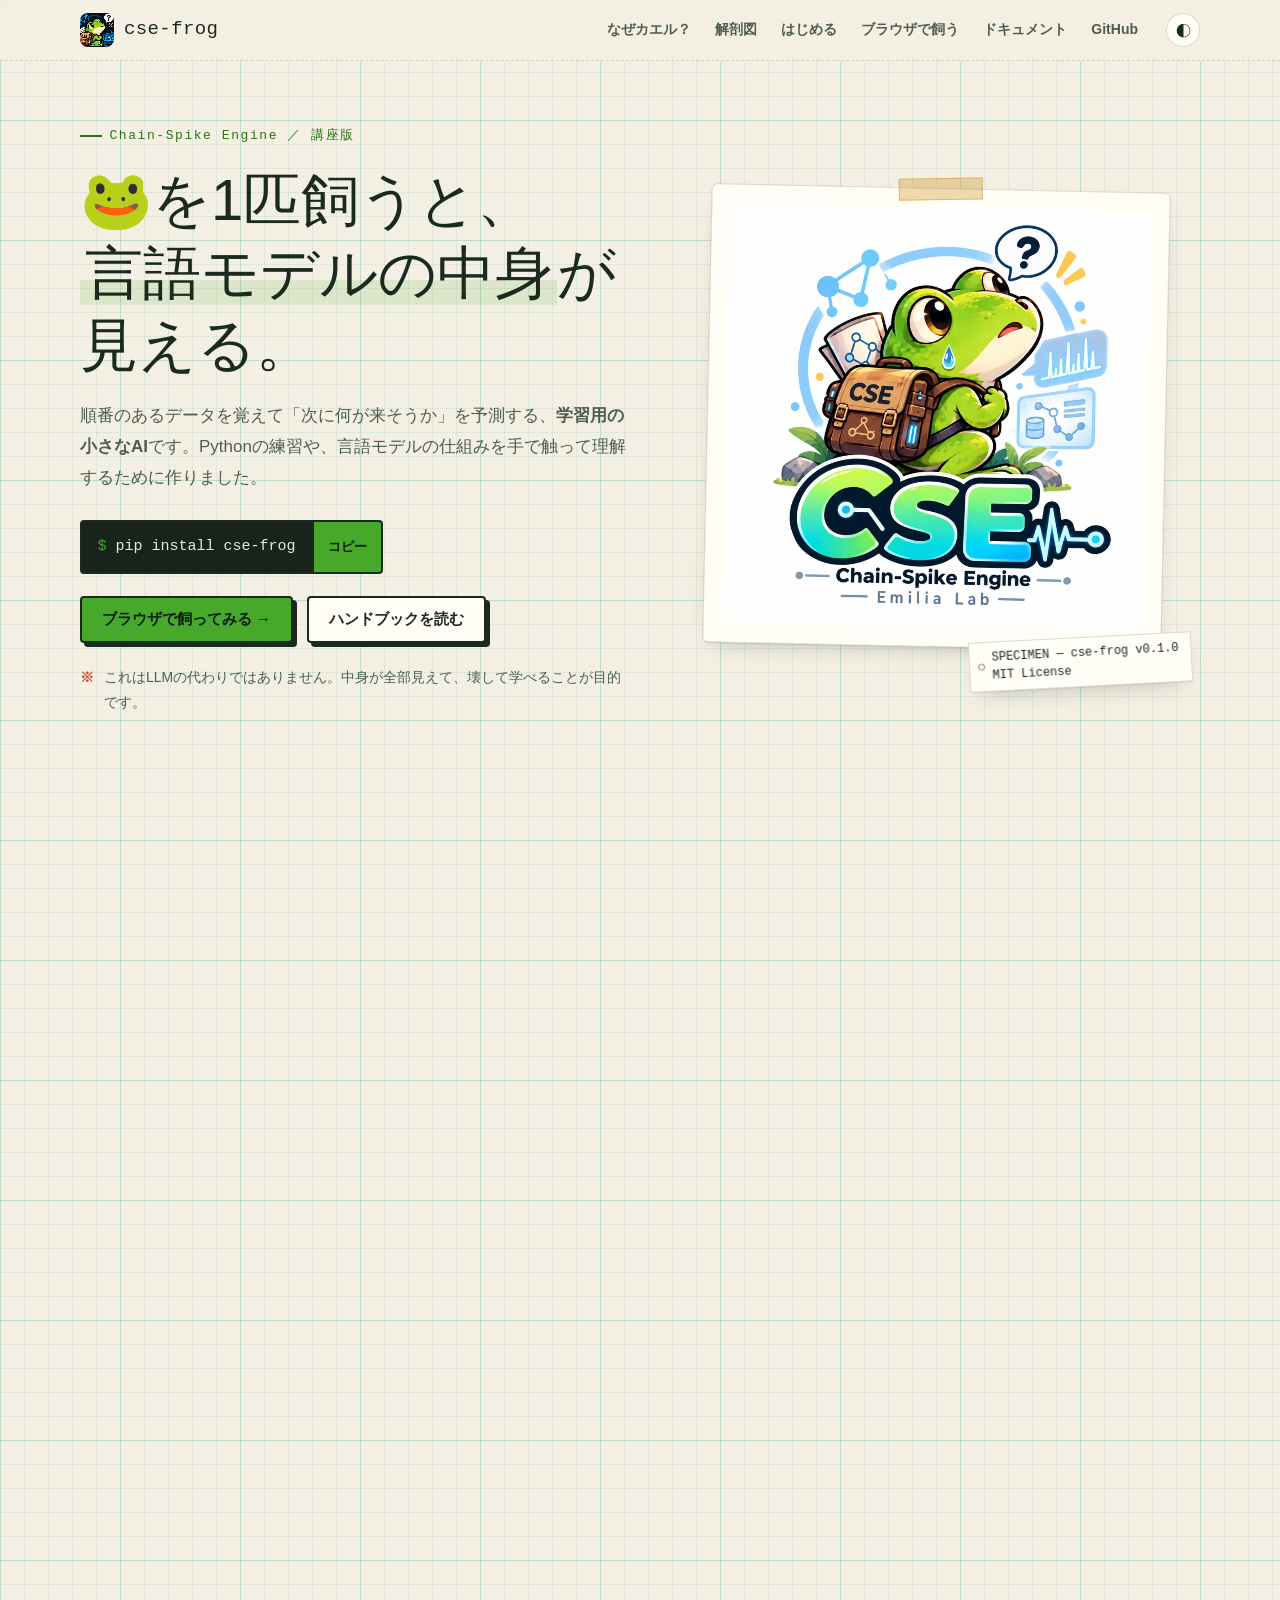
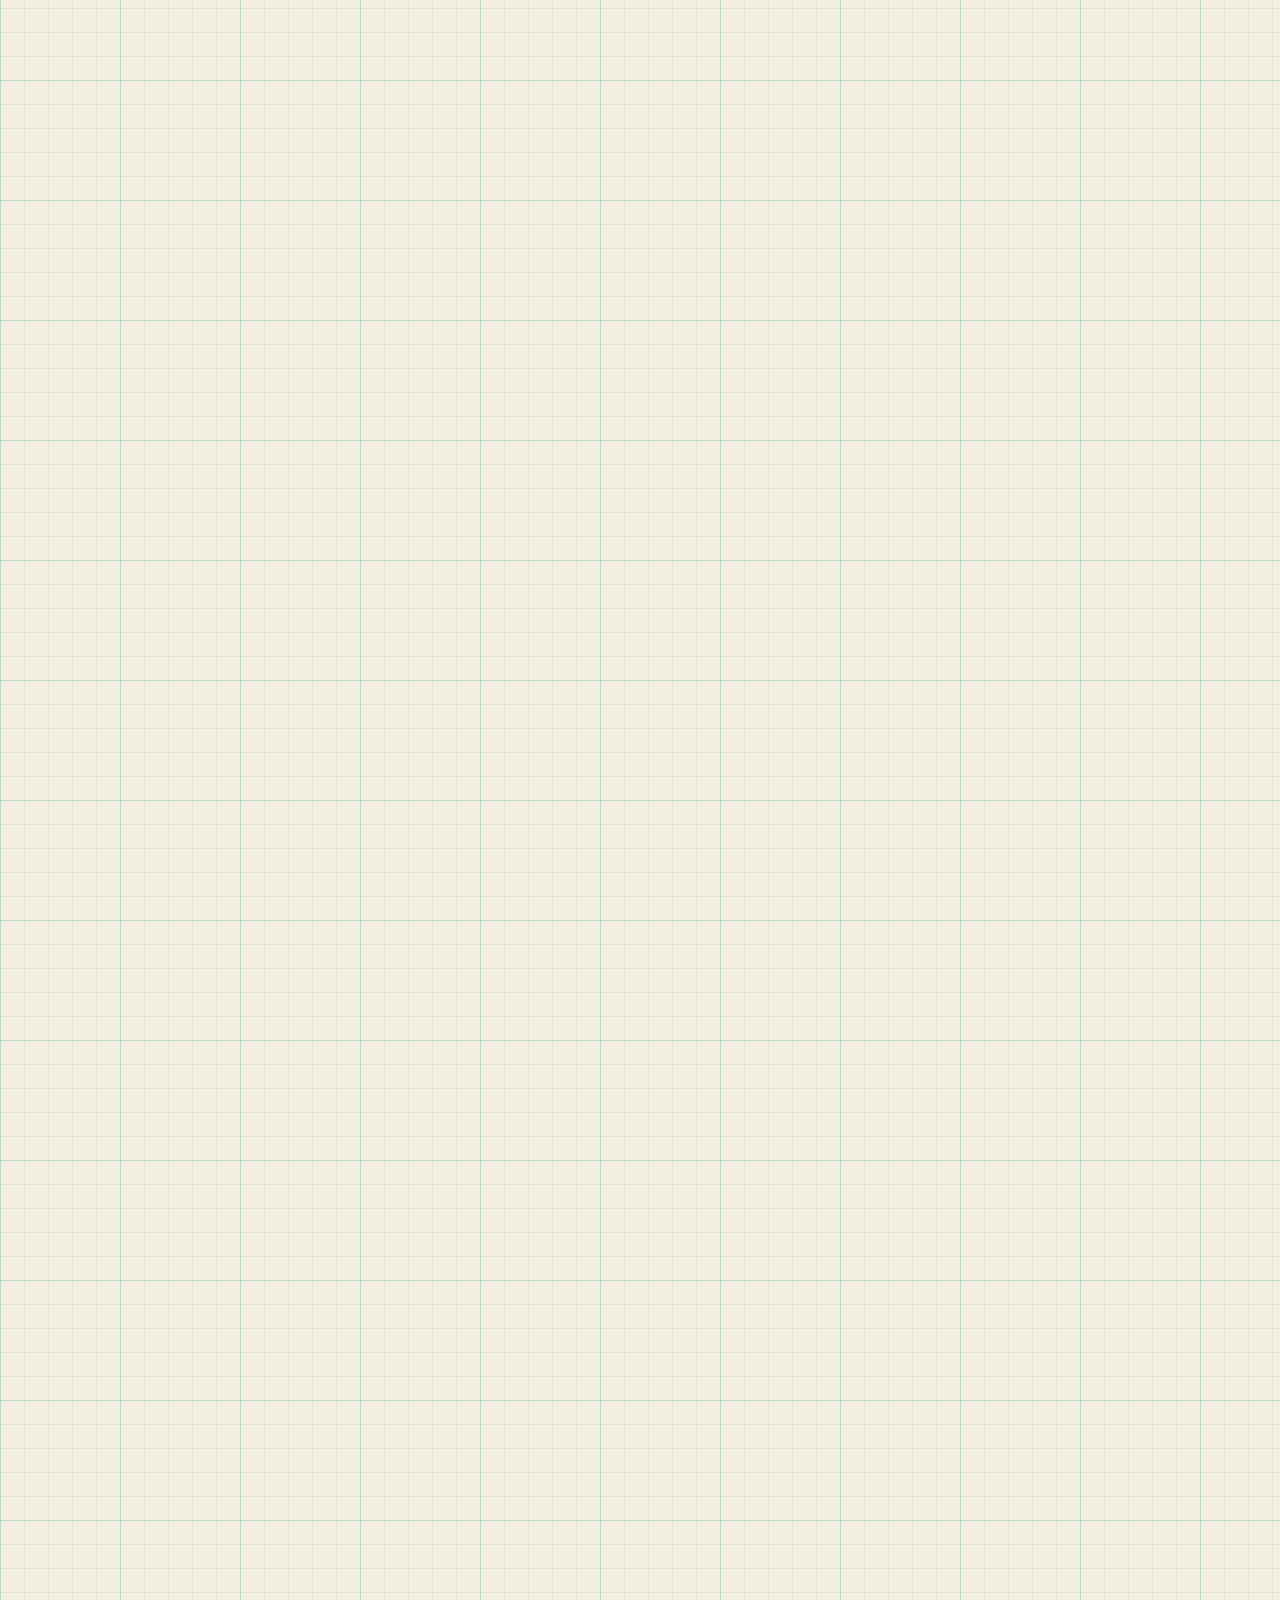
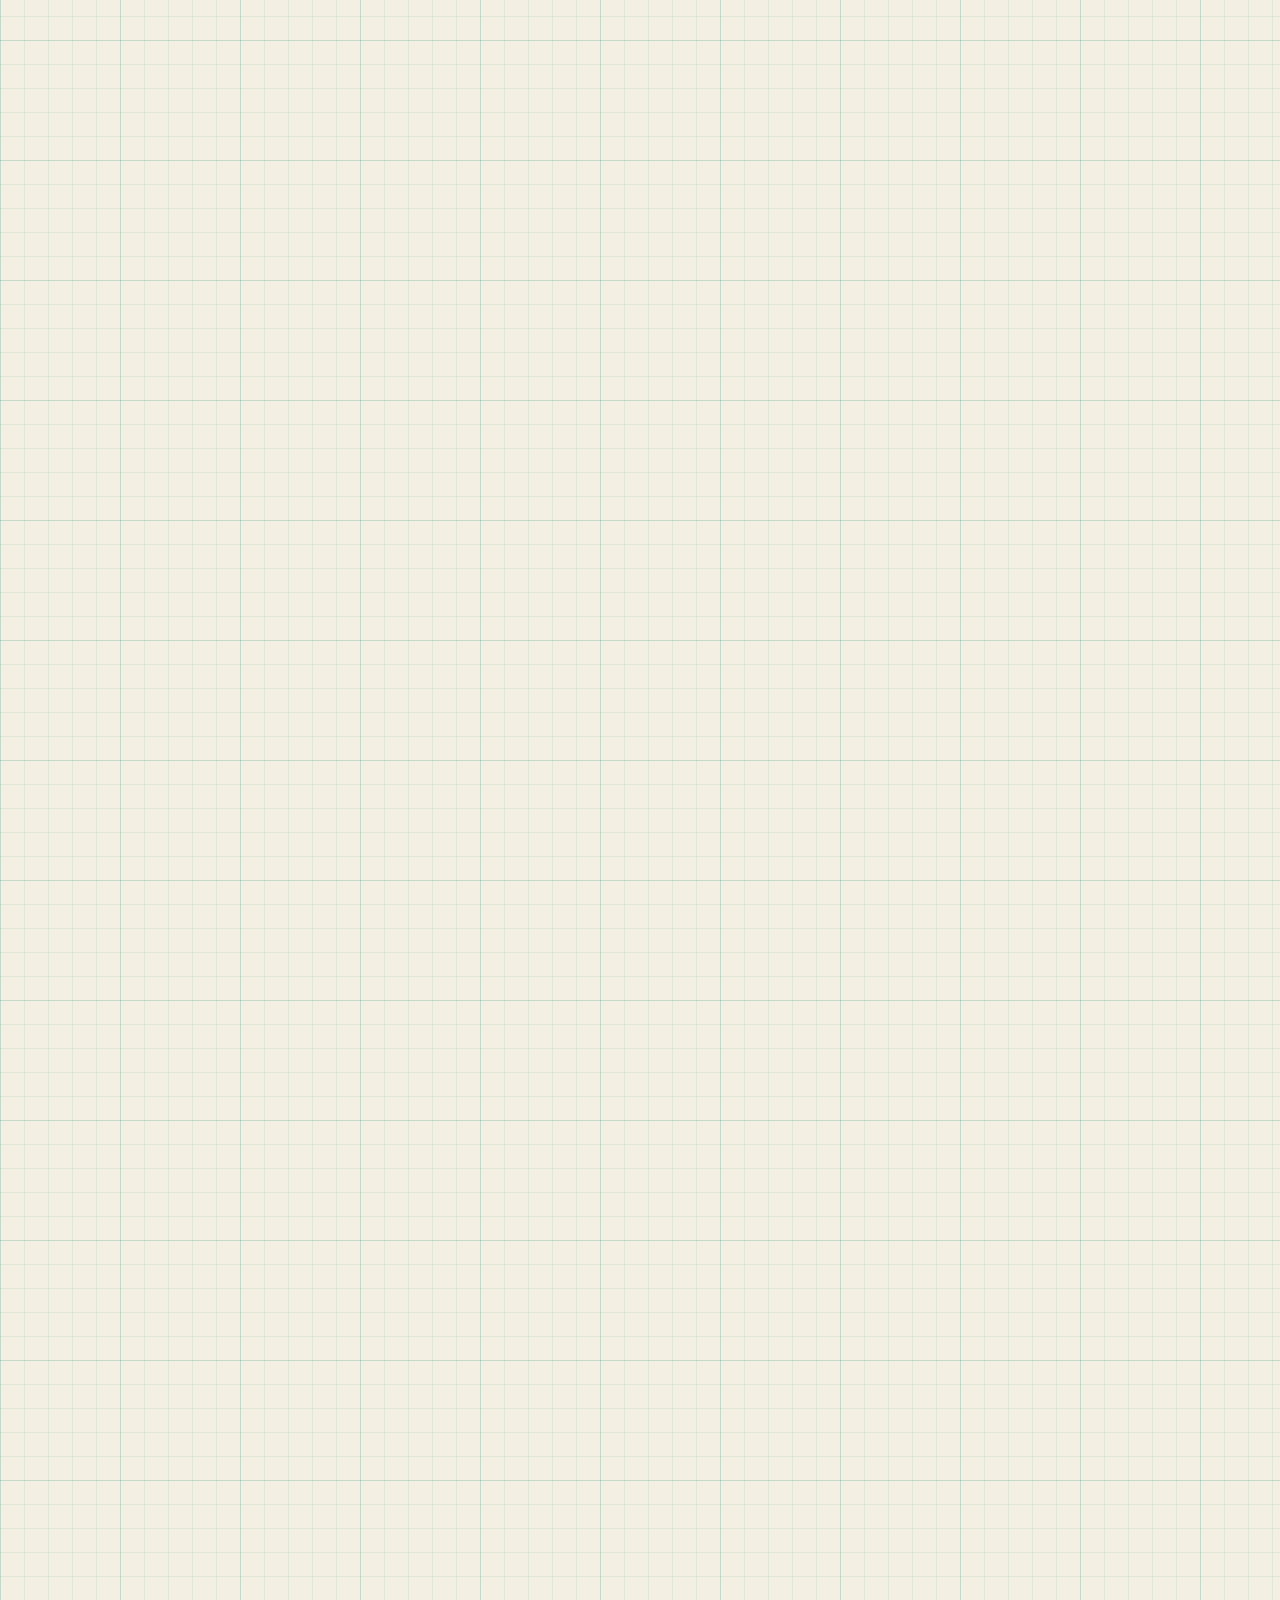
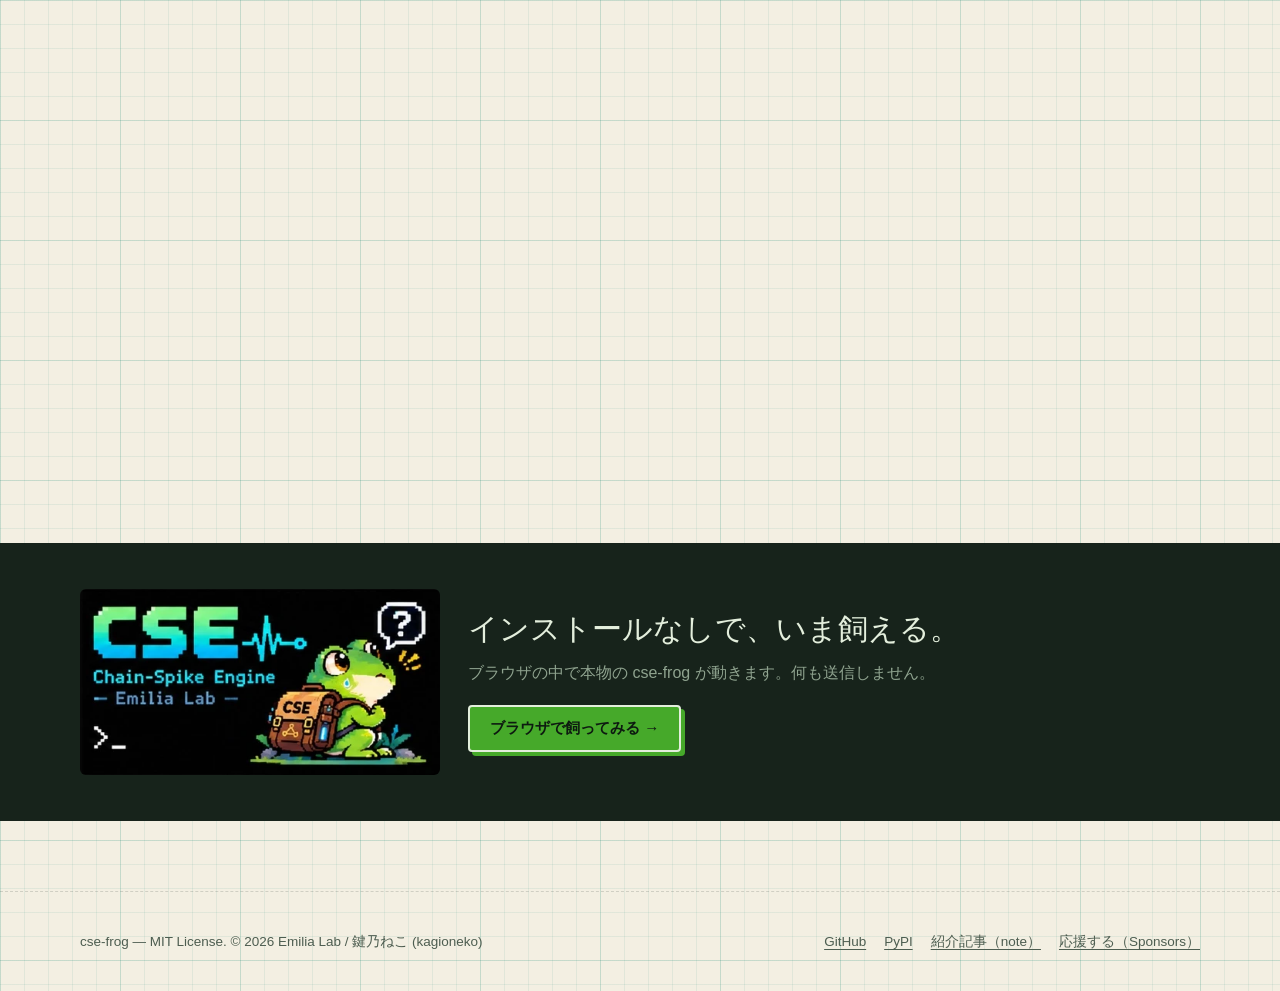
==== index.html @ 9acf8a84 "Site: cse-frog 🐸 (landing, in-browser playground, docs) Built from cse-frog-site 7384130. Reviewed b" ====
<!doctype html>
<html lang="ja" class="no-js">
<head>
<meta charset="utf-8">
<meta name="viewport" content="width=device-width, initial-scale=1">
<title>cse-frog 🐸 — 解剖できる小さな言語モデル</title>
<meta name="description" content="順番のあるデータを覚えて「次に何が来そうか」を予測する、学習用の小さなAI。中身が全部見えて、壊して学べる。pip install cse-frog">
<meta http-equiv="Content-Security-Policy" content="default-src 'self'; script-src 'self'; style-src 'self' https://fonts.googleapis.com; font-src https://fonts.gstatic.com; img-src 'self' data:; connect-src 'self'; base-uri 'none'; form-action 'none'; object-src 'none'">
<meta name="referrer" content="strict-origin-when-cross-origin">
<meta property="og:type" content="website">
<meta property="og:title" content="cse-frog 🐸 — 解剖できる小さな言語モデル">
<meta property="og:description" content="🐸を1匹飼うと、言語モデルの中身が見える。pip install cse-frog">
<meta property="og:image" content="https://kagioneko.github.io/cse-frog/assets/og.png">
<meta property="og:url" content="https://kagioneko.github.io/cse-frog/">
<meta name="twitter:card" content="summary_large_image">
<link rel="icon" href="assets/favicon.png" type="image/png">
<link rel="apple-touch-icon" href="assets/apple-touch-icon.png">
<link rel="preconnect" href="https://fonts.googleapis.com">
<link rel="preconnect" href="https://fonts.gstatic.com" crossorigin>
<link rel="stylesheet" href="https://fonts.googleapis.com/css2?family=Dela+Gothic+One&family=DotGothic16&family=M+PLUS+1+Code:wght@400;700&family=Zen+Kaku+Gothic+New:wght@400;700&display=swap">
<link rel="stylesheet" href="css/site.css">
<script src="js/site.js"></script>
</head>
<body>

<header class="site-head">
  <div class="wrap">
    <a class="brand" href="./"><img src="assets/pixel-icon.png" alt="" width="34" height="34"><b>cse-frog</b></a>
    <button class="nav-toggle" type="button" aria-expanded="false" aria-controls="nav">メニュー</button>
    <nav class="nav" id="nav" aria-label="サイト内">
      <a href="#why">なぜカエル？</a>
      <a href="#anatomy">解剖図</a>
      <a href="#quickstart">はじめる</a>
      <a href="play.html">ブラウザで飼う</a>
      <a href="docs/handbook.html">ドキュメント</a>
      <a href="https://github.com/kagioneko/cse-frog">GitHub</a>
    </nav>
    <button class="theme-btn" type="button" aria-label="明るさを切り替える" title="明るさを切り替える">◐</button>
  </div>
</header>

<main>

<section class="hero">
  <div class="wrap">
    <div>
      <span class="eyebrow rise">Chain-Spike Engine ／ 講座版</span>
      <h1 class="rise d1"><span class="frog">🐸</span>を1匹飼うと、<br><span class="hl">言語モデルの中身</span>が見える。</h1>
      <p class="lead rise d2">順番のあるデータを覚えて「次に何が来そうか」を予測する、<strong>学習用の小さなAI</strong>です。Pythonの練習や、言語モデルの仕組みを手で触って理解するために作りました。</p>
      <div class="rise d3">
        <div class="install"><code>pip install cse-frog</code><button type="button" data-copy="pip install cse-frog">コピー</button></div>
      </div>
      <div class="hero-actions rise d4">
        <a class="btn primary" href="play.html">ブラウザで飼ってみる →</a>
        <a class="btn" href="docs/handbook.html">ハンドブックを読む</a>
      </div>
      <p class="not-llm rise d4"><b>※</b><span>これはLLMの代わりではありません。中身が全部見えて、壊して学べることが目的です。</span></p>
    </div>

    <div class="specimen">
      <div class="board label-card tape">
        <img class="logo-light" src="assets/logo.webp" alt="CSE のマスコット：リュックを背負ったカエル" width="800" height="800">
        <img class="logo-dark" src="assets/logo-dark.webp" alt="CSE のマスコット：リュックを背負ったカエル" width="467" height="542">
      </div>
      <div class="callout l c1">① 覚える<small>ヘブ則で結びつきが強くなる</small></div>
      <div class="callout r c2">② 点数<small>直接・履歴・並び・痕跡</small></div>
      <div class="callout l c3">③ 確率<small>softmax / linear</small></div>
      <div class="callout r c4">④ 選ぶ<small>ここは自分で作る！</small></div>
      <div class="tag-no">SPECIMEN — cse-frog v0.1.0<br>MIT License</div>
    </div>
  </div>
</section>

<section class="sec" id="why">
  <div class="wrap">
    <div class="sec-head reveal">
      <span class="eyebrow">WHY A FROG</span>
      <h2>解剖用の「LMの素体」</h2>
    </div>
    <div class="why">
      <blockquote class="label-card tape reveal">
        <p>理科の授業でカエルを解剖するのは、カエルが一番強いからではなく、<strong>体のつくりが一通りそろっていて、しかも見やすいから</strong>です。</p>
        <p>cse も同じで、言語モデルの基本の流れ（覚える → 点数 → 確率 → 選ぶ）を一通り持った、<strong>全部開いて見られる小さな体</strong>です。</p>
        <cite>— README より</cite>
      </blockquote>
      <ol class="why-points reveal">
        <li><div><b>体のつくりが一通りそろっている</b><span>覚える・点数をつける・確率にする・選ぶ。大きなLLMと同じ流れを、小さく全部持っています。</span></div></li>
        <li><div><b>全部開いて見られる</b><span>「どこで・なぜその予測をしたか」を、候補ごとの点数の内訳として数字で見られます。</span></div></li>
        <li><div><b>わざと外してある部品がある</b><span>アテンションや勾配降下は持っていません。それは「次に自分で組む部品」です。</span></div></li>
        <li><div><b>何度解剖しても大丈夫</b><span>壊れても <code>Frog()</code> でもう1匹出てきます。</span></div></li>
      </ol>
    </div>
  </div>
</section>

<section class="sec" id="anatomy">
  <div class="wrap">
    <div class="sec-head reveal">
      <span class="eyebrow">ANATOMY CHART</span>
      <h2>解剖図 — LMの臓器と、🐸の臓器</h2>
      <p>右の列の「本物の臓器」が何のためにあるのかを、まん中の小さな体で先に触って理解できます。</p>
    </div>
    <div class="anatomy label-card reveal">
      <div class="anatomy-row head"><div>LMの臓器</div><div>🐸 CSE では</div><div>大きな LLM では</div></div>
      <div class="anatomy-row"><div class="organcell organ"><i>1</i>入力を記号にする</div><div class="frogcol">1文字＝1記号（<code>Frog</code> なら1要素＝1記号）</div><div class="llmcol">トークナイザー</div></div>
      <div class="anatomy-row"><div class="organcell organ"><i>2</i>覚える</div><div class="frogcol">ヘブ則で結びつきが強くなる</div><div class="llmcol">勾配降下で重みを直す</div></div>
      <div class="anatomy-row"><div class="organcell organ"><i>3</i>文脈を持つ</div><div class="frogcol">活性の残り・直前2つの並び</div><div class="llmcol">アテンション</div></div>
      <div class="anatomy-row"><div class="organcell organ"><i>4</i>予測する</div><div class="frogcol">点数 → softmax / linear で確率に</div><div class="llmcol">logits → softmax</div></div>
      <div class="anatomy-row"><div class="organcell organ"><i>5</i>抑える</div><div class="frogcol">不応期</div><div class="llmcol">繰り返しペナルティ</div></div>
      <div class="anatomy-row diy"><div class="organcell organ"><i>6</i>選ぶ</div><div class="frogcol">（自分で作る！ Top-p など）</div><div class="llmcol">サンプラー</div></div>
    </div>
    <p class="anatomy-foot reveal">たとえば 🐸 の文脈は直前2つまでしか見えません。だから大きな LLM は、遠くを見るためにアテンションを持っています。<br><strong>立ち位置：</strong>数え上げ（n-gram）より動く部分が多く（発火・伝播・減衰・不応期）、LLM より中身が見える。</p>
  </div>
</section>

<section class="sec" id="peek">
  <div class="wrap">
    <div class="sec-head reveal">
      <span class="eyebrow">LOOK INSIDE</span>
      <h2>予測の「内訳」が全部見える</h2>
      <p>大きなLLMではできない、「どこで・なぜその予測をしたか」を数字で見られます。下は「右右下」を5回くり返して覚えさせた 🐸 に、「右右下」の次を聞いた結果です（本物の出力）。</p>
    </div>
    <ol class="pipeline reveal">
      <li><b>覚える</b><span>並びを見せると、続いて出た記号どうしの結びつきが強くなる</span></li>
      <li><b>点数</b><span>直接のつながり＋履歴＋直前2つの並び＋文脈の痕跡</span></li>
      <li><b>確率</b><span>上位の候補の点数を softmax / linear で確率に変える</span></li>
      <li><b>選ぶ</b><span>どう選ぶかは、あなたが作る部品</span></li>
    </ol>
    <div class="peek">
      <div class="explain-card label-card reveal">
        <h3><code>Frog()</code> — 素直な設定</h3>
        <div class="bars">
          <div class="bar-row"><span class="tok">右</span><div class="bar-track"><span class="seg-direct" data-w="59.3"></span><span class="seg-pair" data-w="40"></span></div><span class="prob">0.865</span></div>
          <div class="bar-row"><span class="tok">&lt;END&gt;</span><div class="bar-track"><span class="seg-direct" data-w="14.9"></span><span class="seg-pair" data-w="10"></span></div><span class="prob">0.135</span></div>
        </div>
        <div class="legend"><span><i class="seg-direct"></i>直接</span><span><i class="seg-history"></i>履歴</span><span><i class="seg-pair"></i>並び</span><span><i class="seg-trace"></i>痕跡</span><span>右端の数字＝確率</span></div>
      </div>
      <div class="explain-card label-card reveal">
        <h3><code>Frog(refractory_steps=2)</code> — 不応期あり</h3>
        <div class="bars">
          <div class="bar-row"><span class="tok">&lt;END&gt;</span><div class="bar-track"><span class="seg-direct" data-w="14.9"></span><span class="seg-pair" data-w="10"></span></div><span class="prob">1.000</span></div>
          <div class="bar-row blocked"><span class="tok">右</span><div class="bar-track"><span class="seg-direct" data-w="59.3"></span><span class="seg-pair" data-w="40"></span></div><span class="prob">0.000</span><span class="blocked-note">← 直前に出たので、不応期で消された</span></div>
        </div>
        <div class="legend"><span>点数は高いのに、直前に出た「右」は出せない。だから「ここで終わり」になる。</span></div>
      </div>
    </div>
  </div>
</section>

<section class="sec" id="knobs">
  <div class="wrap">
    <div class="sec-head reveal">
      <span class="eyebrow">KNOBS</span>
      <h2>いじる設定 ↔ LLM で似ているもの</h2>
      <p><code>Frog(設定名=値)</code> で変えて、<code>frog.show(...)</code> で点数と確率の変化を見てみてください。あくまで「似た働き」です。違いも含めて比べるのがおすすめです。</p>
    </div>
    <div class="knobs">
      <div class="knob label-card reveal"><span class="name">temperature</span><span class="llm">temperature（そのまま同じ！）</span><p>下げると自信満々、上げると迷いがち。</p></div>
      <div class="knob label-card reveal"><span class="name">top_k_edges</span><span class="llm">Top-k</span><p>確率にする候補を上位 k 個に絞る。活性を広げるときも、各記号から強い順に k 本のつながりだけを使う。</p></div>
      <div class="knob label-card reveal"><span class="name">refractory_steps</span><span class="llm">繰り返しペナルティ</span><p>同じ記号を続けて出さなくなる。点数を下げるのではなく完全に禁止するので、ペナルティより極端。</p></div>
      <div class="knob label-card reveal"><span class="name">pair_context_capacity / pair_context_boost</span><span class="llm">コンテキストの長さ</span><p>🐸 は直前2つまで。0 にすると「右右 → 下」が覚えられない。</p></div>
      <div class="knob label-card reveal"><span class="name">max_nodes</span><span class="llm">語彙サイズ</span><p>覚えられる記号の数。メモリは max_nodes の2乗で増える。</p></div>
      <div class="knob label-card reveal"><span class="name">history_boost</span><span class="llm">マイナスの presence_penalty / キャッシュ言語モデル</span><p>少し前に出た記号が出やすくなる。研究では、生成を崩す方向に効いていた。</p></div>
    </div>
  </div>
</section>

<section class="sec" id="quickstart">
  <div class="wrap">
    <div class="sec-head reveal">
      <span class="eyebrow">QUICK START</span>
      <h2>5行で1匹</h2>
    </div>
    <div class="qs">
      <div class="reveal">
        <div class="install"><code>pip install cse-frog</code><button type="button" data-copy="pip install cse-frog">コピー</button></div>
        <ul>
          <li>使うときの名前は <code>from cse import Frog</code> です。</li>
          <li><code>learn()</code> には、文字列 <code>"右右下"</code>（1文字＝1記号）、リスト <code>["正常", "温度上昇", "停止"]</code>（1要素＝1記号）、リストのリストを渡せます。</li>
          <li><code>predict()</code> が <code>&lt;END&gt;</code> を返したら「ここで系列が終わりそう」という意味です。</li>
          <li>保存したファイルは JSON と数値の配列だけ。pickle は使わないので、人の 🐸 を読み込んでも安全です。</li>
        </ul>
      </div>
      <pre class="code reveal"><code><span class="k">from</span> cse <span class="k">import</span> Frog
frog = Frog()                                <span class="c"># 🐸 を1匹つくる</span>
frog.learn([[<span class="s">"右"</span>, <span class="s">"右"</span>, <span class="s">"下"</span>]] * 10)         <span class="c"># 行動の系列を覚えさせる</span>
print(frog.predict([<span class="s">"右"</span>, <span class="s">"右"</span>]))             <span class="c"># -&gt; 下</span>
print(frog.top([<span class="s">"右"</span>], k=2))                 <span class="c"># 確率の高い順に2つ</span>

frog.show([<span class="s">"右"</span>, <span class="s">"右"</span>, <span class="s">"下"</span>])                <span class="c"># 点数の内訳を表で見る</span>
frog.save(<span class="s">"my_frog.cse"</span>)                      <span class="c"># 覚えたことを保存</span></code></pre>
    </div>
  </div>
</section>

<section class="sec" id="limits">
  <div class="wrap">
    <div class="sec-head reveal">
      <span class="eyebrow">HONEST LIMITS</span>
      <h2>正直な限界</h2>
      <p>予測の精度では数え上げに負けることもあります。それも含めて全部見せるのが、この 🐸 の役目です。</p>
    </div>
    <div class="limits label-card reveal">
      <span class="stamp">正直</span>
      <ol>
        <li><strong>局所的な予測器です。</strong>既定の設定では、基本的に「今の記号」と「直前2つの並び」から次を予測します。n-gram（数え上げ）に近い性質です。</li>
        <li>研究（Chain-Spike Engine の検証）では、古典的な評価軸（精度・メモリ・速度・較正など）で、n-gram などの既存手法に対する<strong>比較優位は見つかりませんでした</strong>。遠くの文脈を使う問題（検索など）は苦手です。</li>
        <li>エンジンは本来<strong>文字単位</strong>です。<code>Frog</code> は単語などの記号を内部で1文字に置き換えて、この制約を吸収しています。</li>
        <li>既定の設定は、素直に予測するための設定です。<code>Frog(refractory_steps=2)</code> のように変えると、元の仕組み（不応期）の挙動を観察できます。</li>
      </ol>
    </div>
  </div>
</section>

<section class="sec" id="notebooks">
  <div class="wrap">
    <div class="sec-head reveal">
      <span class="eyebrow">NOTEBOOKS</span>
      <h2>ノートブックで遊ぶ</h2>
      <p>Google Colab でそのまま開けます。</p>
    </div>
    <div class="notebooks">
      <a class="nb label-card reveal" href="https://colab.research.google.com/github/kagioneko/cse-frog/blob/main/notebooks/00_hello_frog.ipynb"><span class="num">00</span><b>hello_frog</b><span>🐸を作る・覚えさせる・中を見る・保存する</span><em>Colab で開く →</em></a>
      <a class="nb label-card reveal" href="https://colab.research.google.com/github/kagioneko/cse-frog/blob/main/notebooks/01_prediction_knobs.ipynb"><span class="num">01</span><b>prediction_knobs</b><span>temperature / probability_mode / top_k_edges</span><em>Colab で開く →</em></a>
      <a class="nb label-card reveal" href="https://colab.research.google.com/github/kagioneko/cse-frog/blob/main/notebooks/02_context_and_inhibition.ipynb"><span class="num">02</span><b>context_and_inhibition</b><span>並びの記憶 / 不応期 / history_boost</span><em>Colab で開く →</em></a>
      <a class="nb label-card reveal" href="https://colab.research.google.com/github/kagioneko/cse-frog/blob/main/notebooks/03_memory_and_forgetting.ipynb"><span class="num">03</span><b>memory_and_forgetting</b><span>忘却の2つの罠 / 並びの記憶は忘れない / 遠くを学ぶ</span><em>Colab で開く →</em></a>
      <a class="nb label-card reveal" href="https://colab.research.google.com/github/kagioneko/cse-frog/blob/main/notebooks/04_break_your_frog.ipynb"><span class="num">04</span><b>break_your_frog</b><span>壊し放題実験場・「何も変わらない」の診断器・自作top-p</span><em>Colab で開く →</em></a>
    </div>
  </div>
</section>

<section class="cta-band">
  <div class="wrap">
    <img src="assets/pixel-banner.webp" alt="ドット絵の CSE カエル" width="467" height="242">
    <div>
      <h2>インストールなしで、いま飼える。</h2>
      <p>ブラウザの中で本物の cse-frog が動きます。何も送信しません。</p>
      <a class="btn primary" href="play.html">ブラウザで飼ってみる →</a>
    </div>
  </div>
</section>

</main>

<footer class="site-foot">
  <div class="wrap">
    <div>cse-frog — MIT License. © 2026 Emilia Lab / 鍵乃ねこ (kagioneko)</div>
    <nav aria-label="外部リンク">
      <a href="https://github.com/kagioneko/cse-frog">GitHub</a>
      <a href="https://pypi.org/project/cse-frog/">PyPI</a>
      <a href="https://note.com/emilia_lab/n/ne9082f0193a7">紹介記事（note）</a>
      <a href="https://github.com/sponsors/kagioneko">応援する（Sponsors）</a>
    </nav>
  </div>
</footer>

</body>
</html>
---- css/site.css ----
/* cse-frog site — 「理科室の解剖プリント」(light) / 「黒板」(dark) */

:root {
  --paper: #f3efe2;
  --paper-2: #e9e3cf;
  --label: #fffdf6;
  --ink: #1b2a1f;
  --ink-soft: #4d5d50;
  --ink-faint: #7f8b7f;
  --rule: rgba(27, 42, 31, .16);
  --grid: rgba(31, 140, 118, .085);
  --grid-major: rgba(31, 140, 118, .14);
  --frog: #46a92a;
  --frog-deep: #2c7316;
  --frog-wash: rgba(70, 169, 42, .13);
  --cyan: #1a93b8;
  --cyan-wash: rgba(26, 147, 184, .12);
  --spike: #d9472f;
  --amber: #c98a12;
  --violet: #7a5ab8;
  --code-bg: #17231b;
  --code-ink: #e3eedc;
  --code-dim: #8fa38f;
  --shadow: 0 1px 0 rgba(27,42,31,.08), 0 10px 24px -14px rgba(27,42,31,.35);
  --radius: 6px;

  --f-display: "Dela Gothic One", "Zen Kaku Gothic New", sans-serif, "Apple Color Emoji", "Segoe UI Emoji", "Noto Color Emoji";
  --f-body: "Zen Kaku Gothic New", "Hiragino Sans", "Yu Gothic", sans-serif, "Apple Color Emoji", "Segoe UI Emoji", "Noto Color Emoji";
  --f-pixel: "DotGothic16", "Zen Kaku Gothic New", monospace;
  --f-mono: "M PLUS 1 Code", ui-monospace, "SFMono-Regular", Menlo, monospace;

  color-scheme: light;
}

@media (prefers-color-scheme: dark) {
  :root:not([data-theme="light"]) {
    --paper: #13211a;
    --paper-2: #1a2c23;
    --label: #1b2e25;
    --ink: #e8efe1;
    --ink-soft: #aebfad;
    --ink-faint: #7d907e;
    --rule: rgba(232, 239, 225, .14);
    --grid: rgba(150, 220, 185, .05);
    --grid-major: rgba(150, 220, 185, .09);
    --frog: #7fd94f;
    --frog-deep: #a6ea7f;
    --frog-wash: rgba(127, 217, 79, .12);
    --cyan: #5fcdec;
    --cyan-wash: rgba(95, 205, 236, .12);
    --spike: #ff7a5c;
    --amber: #f0b440;
    --violet: #b79bf0;
    --code-bg: #0c1611;
    --code-ink: #e3eedc;
    --code-dim: #7f947f;
    --shadow: 0 1px 0 rgba(0,0,0,.3), 0 12px 28px -14px rgba(0,0,0,.7);
    color-scheme: dark;
  }
}
:root[data-theme="dark"] {
  --paper: #13211a;
  --paper-2: #1a2c23;
  --label: #1b2e25;
  --ink: #e8efe1;
  --ink-soft: #aebfad;
  --ink-faint: #7d907e;
  --rule: rgba(232, 239, 225, .14);
  --grid: rgba(150, 220, 185, .05);
  --grid-major: rgba(150, 220, 185, .09);
  --frog: #7fd94f;
  --frog-deep: #a6ea7f;
  --frog-wash: rgba(127, 217, 79, .12);
  --cyan: #5fcdec;
  --cyan-wash: rgba(95, 205, 236, .12);
  --spike: #ff7a5c;
  --amber: #f0b440;
  --violet: #b79bf0;
  --code-bg: #0c1611;
  --code-ink: #e3eedc;
  --code-dim: #7f947f;
  --shadow: 0 1px 0 rgba(0,0,0,.3), 0 12px 28px -14px rgba(0,0,0,.7);
  color-scheme: dark;
}

*, *::before, *::after { box-sizing: border-box; }
html { -webkit-text-size-adjust: 100%; scroll-padding-top: 76px; }
body {
  margin: 0;
  background-color: var(--paper);
  background-image:
    linear-gradient(var(--grid-major) 1px, transparent 1px),
    linear-gradient(90deg, var(--grid-major) 1px, transparent 1px),
    linear-gradient(var(--grid) 1px, transparent 1px),
    linear-gradient(90deg, var(--grid) 1px, transparent 1px);
  background-size: 120px 120px, 120px 120px, 24px 24px, 24px 24px;
  color: var(--ink);
  font-family: var(--f-body);
  font-size: 16px;
  line-height: 1.85;
  overflow-x: hidden;
}
img { max-width: 100%; height: auto; display: block; }
a { color: var(--cyan); text-underline-offset: 3px; }
a:hover { color: var(--frog-deep); }
:focus-visible { outline: 3px solid var(--cyan); outline-offset: 2px; border-radius: 3px; }
code, kbd, pre { font-family: var(--f-mono); }
::selection { background: var(--frog); color: #0d1a10; }

.wrap { width: min(1120px, 100% - 32px); margin-inline: auto; }
.sr-only { position: absolute; width: 1px; height: 1px; overflow: hidden; clip: rect(0 0 0 0); white-space: nowrap; }

/* ---------- header ---------- */
.site-head {
  position: sticky; top: 0; z-index: 50;
  background: color-mix(in srgb, var(--paper) 88%, transparent);
  backdrop-filter: blur(8px);
  border-bottom: 1px dashed var(--rule);
}
.site-head .wrap { display: flex; align-items: center; gap: 18px; height: 60px; }
.brand { display: flex; align-items: center; gap: 10px; text-decoration: none; color: var(--ink); }
.brand img { width: 34px; height: 34px; border-radius: 8px; image-rendering: pixelated; }
.brand b { font-family: var(--f-pixel); font-weight: 400; font-size: 19px; letter-spacing: .02em; }
.nav { display: flex; gap: 4px; margin-left: auto; align-items: center; }
.nav a {
  color: var(--ink-soft); text-decoration: none; font-size: 14px; font-weight: 700;
  padding: 6px 10px; border-radius: 4px;
}
.nav a:hover, .nav a[aria-current="page"] { color: var(--ink); background: var(--frog-wash); }
.theme-btn {
  border: 1px solid var(--rule); background: var(--label); color: var(--ink);
  width: 34px; height: 34px; border-radius: 50%; cursor: pointer; font-size: 15px; line-height: 1;
}
.nav-toggle { display: none; }
@media (max-width: 760px) {
  .nav { display: none; position: absolute; top: 60px; left: 0; right: 0; flex-direction: column; align-items: stretch;
         background: var(--paper); border-bottom: 1px dashed var(--rule); padding: 8px 16px 14px; gap: 2px; }
  .nav.open { display: flex; }
  .nav a { padding: 10px 8px; font-size: 15px; }
  .nav-toggle { display: inline-flex; margin-left: auto; border: 1px solid var(--rule); background: var(--label);
                color: var(--ink); border-radius: 4px; padding: 6px 10px; font: 700 13px var(--f-body); cursor: pointer; }
  .theme-btn { margin-left: 6px; }
}

/* ---------- common pieces ---------- */
.eyebrow {
  font-family: var(--f-pixel); font-size: 13px; letter-spacing: .12em; color: var(--frog-deep);
  display: inline-flex; align-items: center; gap: 8px;
}
.eyebrow::before { content: ""; width: 22px; height: 2px; background: currentColor; }
h1, h2, h3 { line-height: 1.35; margin: 0; }
.h-display { font-family: var(--f-display); font-weight: 400; letter-spacing: .01em; }
.sec { padding: 92px 0 20px; }
.sec-head { display: grid; gap: 10px; margin-bottom: 36px; max-width: 760px; }
.sec-head h2 { font-family: var(--f-display); font-weight: 400; font-size: clamp(26px, 4vw, 38px); }
.sec-head p { margin: 0; color: var(--ink-soft); }
.lead { font-size: 17px; color: var(--ink-soft); }

.btn {
  display: inline-flex; align-items: center; gap: 8px; text-decoration: none; cursor: pointer;
  font: 700 15px var(--f-body); padding: 12px 20px; border-radius: 4px; border: 2px solid var(--ink);
  color: var(--ink); background: var(--label); box-shadow: 4px 4px 0 var(--ink);
  transition: transform .12s ease, box-shadow .12s ease;
}
.btn:hover { color: var(--ink); transform: translate(-1px, -1px); box-shadow: 5px 5px 0 var(--ink); }
.btn:active { transform: translate(3px, 3px); box-shadow: 1px 1px 0 var(--ink); }
.btn.primary { background: var(--frog); color: #0d1a10; }
.btn.small { padding: 7px 12px; font-size: 13px; box-shadow: 3px 3px 0 var(--ink); }
.btn[disabled] { opacity: .45; cursor: not-allowed; transform: none; }

.label-card {
  background: var(--label); border: 1px solid var(--rule); border-radius: var(--radius);
  box-shadow: var(--shadow); position: relative;
}
.tape::before {
  content: ""; position: absolute; top: -11px; left: 50%; width: 84px; height: 22px; transform: translateX(-50%) rotate(-2deg);
  background: color-mix(in srgb, var(--amber) 32%, transparent); border: 1px solid color-mix(in srgb, var(--amber) 40%, transparent);
}

.install {
  display: inline-flex; align-items: stretch; border: 2px solid var(--ink); border-radius: 4px; overflow: hidden;
  background: var(--code-bg); max-width: 100%;
}
.install code { color: var(--code-ink); padding: 11px 16px; font-size: 15px; white-space: nowrap; overflow-x: auto; }
.install code::before { content: "$ "; color: var(--frog); }
.install button {
  border: 0; border-left: 2px solid var(--ink); background: var(--frog); color: #0d1a10;
  font: 700 13px var(--f-body); padding: 0 14px; cursor: pointer; white-space: nowrap;
}

pre.code, .doc pre {
  background: var(--code-bg); color: var(--code-ink); border-radius: var(--radius); padding: 18px 20px;
  overflow-x: auto; font-size: 13.5px; line-height: 1.7; margin: 0; border: 1px solid rgba(0,0,0,.25);
}
pre.code .c { color: var(--code-dim); }
pre.code .k { color: #9fe07a; }
pre.code .s { color: #f2c66d; }

.stamp {
  display: inline-block; font-family: var(--f-display); color: var(--spike); border: 3px solid var(--spike);
  padding: 2px 12px; border-radius: 4px; transform: rotate(-6deg); letter-spacing: .1em; opacity: .9;
  font-size: 18px; mix-blend-mode: multiply;
}
:root[data-theme="dark"] .stamp { mix-blend-mode: normal; }
@media (prefers-color-scheme: dark) { :root:not([data-theme="light"]) .stamp { mix-blend-mode: normal; } }

/* ---------- hero ---------- */
.hero { padding: 56px 0 30px; }
.hero .wrap { display: grid; grid-template-columns: 1.05fr 1fr; gap: 40px; align-items: center; }
.hero h1 { font-family: var(--f-display); font-weight: 400; font-size: clamp(32px, 5.4vw, 58px); line-height: 1.25; margin: 16px 0 18px; }
.hero h1 .hl { background: linear-gradient(transparent 62%, var(--frog-wash) 62%); padding: 0 .08em; }
.hero h1 .frog { color: var(--frog); }
.hero .lead { margin: 0 0 26px; max-width: 34em; }
.hero-actions { display: flex; flex-wrap: wrap; gap: 14px; margin-top: 22px; }
.not-llm { margin-top: 22px; font-size: 14px; color: var(--ink-soft); display: flex; gap: 10px; align-items: baseline; }
.not-llm b { color: var(--spike); }

.specimen { position: relative; padding: 34px 34px 46px; }
.specimen .board { padding: 20px; transform: rotate(1.2deg); }
.specimen .board img { width: 100%; aspect-ratio: 1; object-fit: contain; }
.specimen .logo-dark { display: none; }
:root[data-theme="dark"] .specimen .logo-light { display: none; }
:root[data-theme="dark"] .specimen .logo-dark { display: block; border-radius: 4px; }
@media (prefers-color-scheme: dark) {
  :root:not([data-theme="light"]) .specimen .logo-light { display: none; }
  :root:not([data-theme="light"]) .specimen .logo-dark { display: block; border-radius: 4px; }
}
.specimen .tag-no {
  position: absolute; right: 8px; bottom: 6px; font-family: var(--f-mono); font-size: 12px; background: var(--label);
  border: 1px solid var(--rule); padding: 6px 12px 6px 22px; transform: rotate(-3deg); box-shadow: var(--shadow); line-height: 1.5;
}
.specimen .tag-no::before { content: ""; position: absolute; left: 8px; top: 50%; width: 7px; height: 7px; border-radius: 50%;
  border: 1.5px solid var(--ink-faint); transform: translateY(-50%); }
.callout {
  position: absolute; font-size: 12.5px; font-weight: 700; background: var(--label); border: 1px solid var(--rule);
  border-radius: 4px; padding: 4px 10px; line-height: 1.45; box-shadow: var(--shadow); white-space: nowrap;
  opacity: 0; animation: pop .5s ease forwards;
}
.callout small { display: block; font-weight: 400; color: var(--ink-soft); font-size: 11px; }
.callout::after { content: ""; position: absolute; height: 1.5px; background: var(--ink); width: 46px; top: 50%; }
.callout::before { content: ""; position: absolute; width: 7px; height: 7px; border-radius: 50%; background: var(--spike); top: calc(50% - 3px); z-index: 1; }
.callout.l::after { left: 100%; } .callout.l::before { left: calc(100% + 44px); }
.callout.r::after { right: 100%; } .callout.r::before { right: calc(100% + 44px); }
.callout.c1 { top: 13%; left: -6%; animation-delay: .5s; }
.callout.c2 { top: 41%; right: -4%; animation-delay: .7s; }
.callout.c3 { top: 64%; left: -8%; animation-delay: .9s; }
.callout.c4 { top: 6%; right: 2%; animation-delay: 1.1s; }
@keyframes pop { from { opacity: 0; transform: translateY(6px); } to { opacity: 1; transform: none; } }

.rise { opacity: 0; animation: rise .7s cubic-bezier(.2,.7,.2,1) forwards; }
.rise.d1 { animation-delay: .08s; } .rise.d2 { animation-delay: .18s; } .rise.d3 { animation-delay: .3s; } .rise.d4 { animation-delay: .42s; }
@keyframes rise { from { opacity: 0; transform: translateY(14px); } to { opacity: 1; transform: none; } }

@media (max-width: 900px) {
  .hero .wrap { grid-template-columns: 1fr; }
  .specimen { max-width: 460px; margin: 0 auto; padding: 24px 12px 44px; }
  .callout { display: none; }
}
@media (prefers-reduced-motion: reduce) {
  .rise, .callout, .reveal { animation: none !important; opacity: 1 !important; transform: none !important; transition: none !important; }
}

/* ---------- why ---------- */
.why { display: grid; grid-template-columns: 1.1fr 1fr; gap: 36px; align-items: start; }
.why blockquote {
  margin: 0; padding: 30px 30px 26px; font-size: 18px; line-height: 1.95;
}
.why blockquote p { margin: 0 0 12px; }
.why blockquote cite { font-style: normal; font-size: 13px; color: var(--ink-faint); }
.why-points { display: grid; gap: 14px; margin: 0; padding: 0; list-style: none; counter-reset: pt; }
.why-points li {
  counter-increment: pt; display: grid; grid-template-columns: 44px 1fr; gap: 14px; align-items: start;
  padding: 14px 0; border-bottom: 1px dashed var(--rule);
}
.why-points li::before {
  content: counter(pt); font-family: var(--f-display); font-size: 20px; width: 40px; height: 40px; border-radius: 50%;
  display: grid; place-items: center; border: 2px solid var(--ink); background: var(--frog-wash);
}
.why-points b { display: block; font-size: 16px; }
.why-points span { color: var(--ink-soft); font-size: 14.5px; }
@media (max-width: 860px) { .why { grid-template-columns: 1fr; } }

/* ---------- anatomy chart ---------- */
.anatomy { padding: 10px; overflow: hidden; }
.anatomy-row {
  display: grid; grid-template-columns: 210px 1fr 1fr; align-items: stretch; border-bottom: 1px solid var(--rule);
}
.anatomy-row:last-child { border-bottom: 0; }
.anatomy-row > div { padding: 16px 18px; }
.anatomy-row.head > div { font-family: var(--f-pixel); font-size: 13px; letter-spacing: .08em; color: var(--ink-faint); padding-block: 10px; }
.organ { display: flex; gap: 12px; align-items: center; font-weight: 700; }
.organ i {
  font-style: normal; flex: none; width: 28px; height: 28px; border-radius: 50%; background: var(--spike); color: #fff;
  display: grid; place-items: center; font: 400 14px var(--f-display);
}
.anatomy-row .frogcol { background: var(--frog-wash); border-inline: 1px dashed var(--rule); }
.anatomy-row .frogcol code, .anatomy-row .llmcol code { font-size: 13px; background: var(--paper-2); padding: 1px 6px; border-radius: 3px; }
.anatomy-row .llmcol { color: var(--ink-soft); }
.anatomy-row.diy .frogcol { font-weight: 700; color: var(--frog-deep); }
.anatomy-foot { margin: 18px 4px 0; font-size: 14.5px; color: var(--ink-soft); }
@media (max-width: 760px) {
  .anatomy-row { grid-template-columns: 1fr 1fr; }
  .anatomy-row > .organcell { grid-column: 1 / -1; padding-bottom: 4px; }
  .anatomy-row.head > div:first-child { display: none; }
  .anatomy-row .frogcol { border-inline: 0; border-right: 1px dashed var(--rule); }
}

/* ---------- pipeline ---------- */
.pipeline { display: grid; grid-template-columns: repeat(4, 1fr); gap: 0; margin-bottom: 34px; counter-reset: st; }
.pipeline li {
  list-style: none; position: relative; padding: 18px 20px 18px 18px; border: 2px solid var(--ink); margin-left: -2px;
  background: var(--label); counter-increment: st;
}
.pipeline li:first-child { margin-left: 0; border-radius: 6px 0 0 6px; }
.pipeline li:last-child { border-radius: 0 6px 6px 0; background: var(--frog-wash); }
.pipeline li::before { content: "STEP " counter(st); font-family: var(--f-pixel); font-size: 12px; color: var(--ink-faint); display: block; }
.pipeline b { font-family: var(--f-display); font-weight: 400; font-size: 22px; display: block; margin: 2px 0 4px; }
.pipeline span { font-size: 13.5px; color: var(--ink-soft); display: block; line-height: 1.7; }
.pipeline li:not(:last-child)::after {
  content: ""; position: absolute; right: -13px; top: 50%; width: 22px; height: 22px; background: var(--paper);
  border-top: 2px solid var(--ink); border-right: 2px solid var(--ink); transform: translateY(-50%) rotate(45deg); z-index: 2;
}
@media (max-width: 860px) {
  .pipeline { grid-template-columns: 1fr 1fr; gap: 12px; }
  .pipeline li, .pipeline li:first-child, .pipeline li:last-child { margin: 0; border-radius: 6px; }
  .pipeline li::after { display: none; }
}

.peek { display: grid; grid-template-columns: 1fr 1fr; gap: 26px; align-items: stretch; }
.peek .explain-card { padding: 22px 22px 18px; }
.peek h3 { font-size: 16px; margin-bottom: 12px; }
@media (max-width: 860px) { .peek { grid-template-columns: 1fr; } }

/* score bars (shared with playground) */
.bars { display: grid; gap: 10px; }
.bar-row { display: grid; grid-template-columns: 72px 1fr 64px; gap: 10px; align-items: center; font-size: 13.5px; }
.bar-row .tok { font-family: var(--f-mono); font-weight: 700; overflow: hidden; text-overflow: ellipsis; white-space: nowrap; }
.bar-row .prob { font-family: var(--f-mono); text-align: right; }
.bar-track { height: 22px; background: var(--paper-2); border-radius: 3px; display: flex; overflow: hidden; position: relative; }
.bar-track span { display: block; height: 100%; transition: width .35s ease; }
.seg-direct { background: var(--frog); }
.seg-history { background: var(--amber); }
.seg-pair { background: var(--cyan); }
.seg-trace { background: var(--violet); }
.bar-row.blocked .bar-track { background: repeating-linear-gradient(-45deg, var(--paper-2) 0 6px, transparent 6px 12px); }
.bar-row.blocked .bar-track span { opacity: .35; }
.bar-row.blocked .tok { text-decoration: line-through; text-decoration-color: var(--spike); }
.blocked-note { font-size: 11.5px; color: var(--spike); font-weight: 700; grid-column: 2 / -1; margin-top: -6px; }
.legend { display: flex; flex-wrap: wrap; gap: 14px; font-size: 12.5px; color: var(--ink-soft); margin-top: 14px; }
.legend i { display: inline-block; width: 11px; height: 11px; border-radius: 2px; margin-right: 6px; vertical-align: -1px; }

/* ---------- knobs ---------- */
.knobs { display: grid; grid-template-columns: repeat(auto-fill, minmax(300px, 1fr)); gap: 18px; }
.knob { padding: 20px 20px 18px; display: grid; gap: 8px; align-content: start; }
.knob .name { font-family: var(--f-mono); font-weight: 700; font-size: 15px; color: var(--frog-deep); word-break: break-all; }
.knob .llm { font-size: 13px; color: var(--ink-soft); }
.knob .llm::before { content: "LLM では → "; color: var(--ink-faint); }
.knob p { margin: 0; font-size: 14.5px; }
.dial { display: flex; gap: 3px; margin-top: 4px; }
.dial span { flex: 1; height: 6px; border-radius: 3px; background: var(--paper-2); }
.dial span.on { background: var(--frog); }

/* ---------- quickstart / limits / notebooks ---------- */
.qs { display: grid; grid-template-columns: 1fr 1.25fr; gap: 30px; align-items: start; }
.qs ul { padding-left: 1.2em; margin: 14px 0 0; color: var(--ink-soft); font-size: 14.5px; }
.qs li { margin-bottom: 6px; }
@media (max-width: 860px) { .qs { grid-template-columns: 1fr; } }

.limits { padding: 30px 30px 24px 34px; background: var(--label);
  background-image: repeating-linear-gradient(transparent 0 33px, var(--rule) 33px 34px); background-position: 0 14px; }
.limits .stamp { position: absolute; right: 24px; top: -16px; background: var(--label); }
.limits ol { margin: 0; padding-left: 1.3em; display: grid; gap: 10px; line-height: 2; }
.limits li::marker { font-family: var(--f-display); color: var(--spike); }

.notebooks { display: grid; grid-template-columns: repeat(auto-fill, minmax(200px, 1fr)); gap: 16px; }
.nb { padding: 18px; text-decoration: none; color: var(--ink); display: grid; gap: 6px; transition: transform .15s ease; }
.nb:hover { transform: translateY(-3px) rotate(-.4deg); color: var(--ink); }
.nb .num { font-family: var(--f-pixel); color: var(--frog-deep); font-size: 13px; }
.nb b { font-family: var(--f-mono); font-size: 14px; word-break: break-all; }
.nb span { font-size: 13px; color: var(--ink-soft); line-height: 1.7; }
.nb em { font-style: normal; font-size: 12px; font-weight: 700; color: var(--cyan); }

.cta-band { margin: 90px 0 0; padding: 46px 0; background: var(--code-bg); color: var(--code-ink); }
.cta-band .wrap { display: flex; align-items: center; gap: 28px; flex-wrap: wrap; }
.cta-band img { width: min(360px, 100%); image-rendering: auto; border-radius: 6px; }
.cta-band h2 { font-family: var(--f-pixel); font-weight: 400; font-size: clamp(22px, 3.2vw, 30px); }
.cta-band p { color: var(--code-dim); margin: 6px 0 18px; }
.cta-band .btn { border-color: var(--code-ink); box-shadow: 4px 4px 0 var(--frog); }

/* ---------- footer ---------- */
.site-foot { padding: 38px 0 46px; font-size: 13.5px; color: var(--ink-soft); border-top: 1px dashed var(--rule); margin-top: 70px; }
.cta-band + .site-foot { margin-top: 0; }
.site-foot .wrap { display: flex; flex-wrap: wrap; gap: 14px 30px; justify-content: space-between; }
.site-foot nav { display: flex; flex-wrap: wrap; gap: 6px 18px; }
.site-foot a { color: var(--ink-soft); }

/* ---------- reveal on scroll ---------- */
.reveal { opacity: 0; transform: translateY(16px); transition: opacity .6s ease, transform .6s cubic-bezier(.2,.7,.2,1); }
.reveal.in { opacity: 1; transform: none; }
.no-js .reveal { opacity: 1; transform: none; }
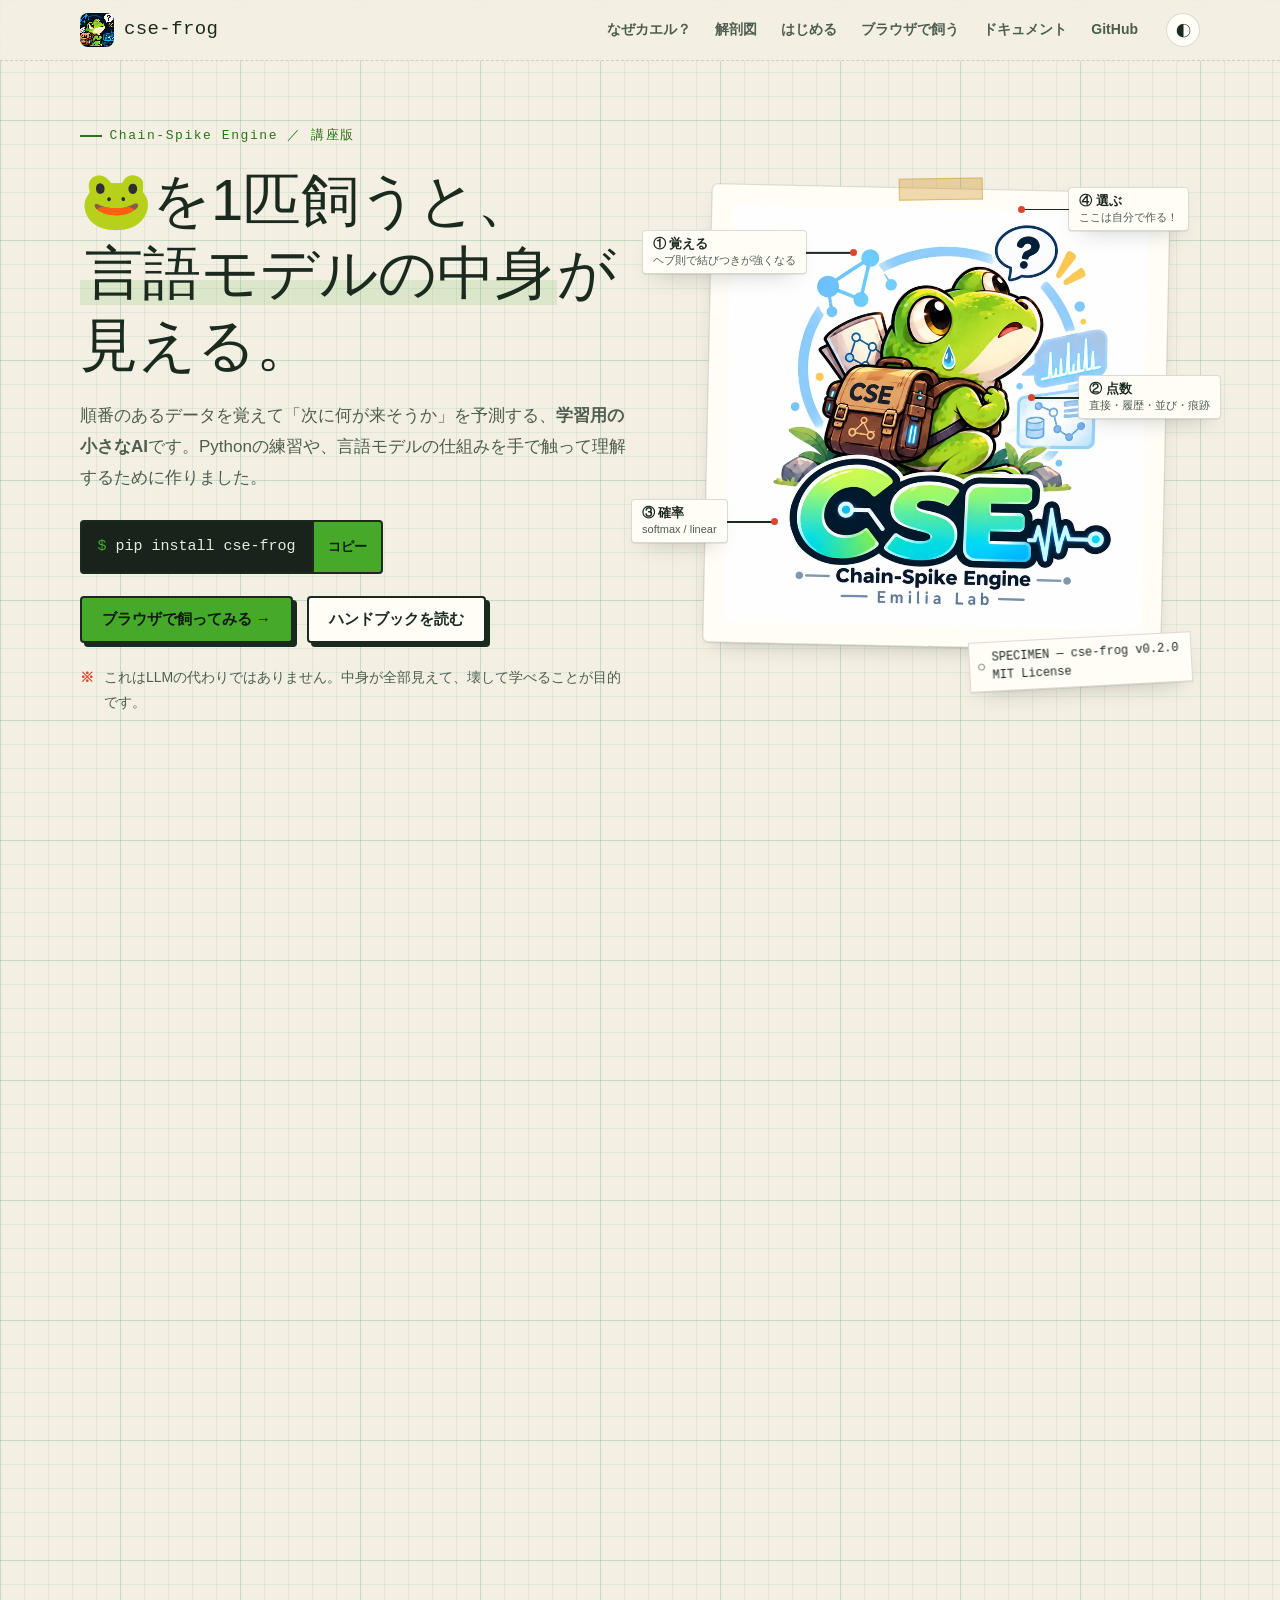
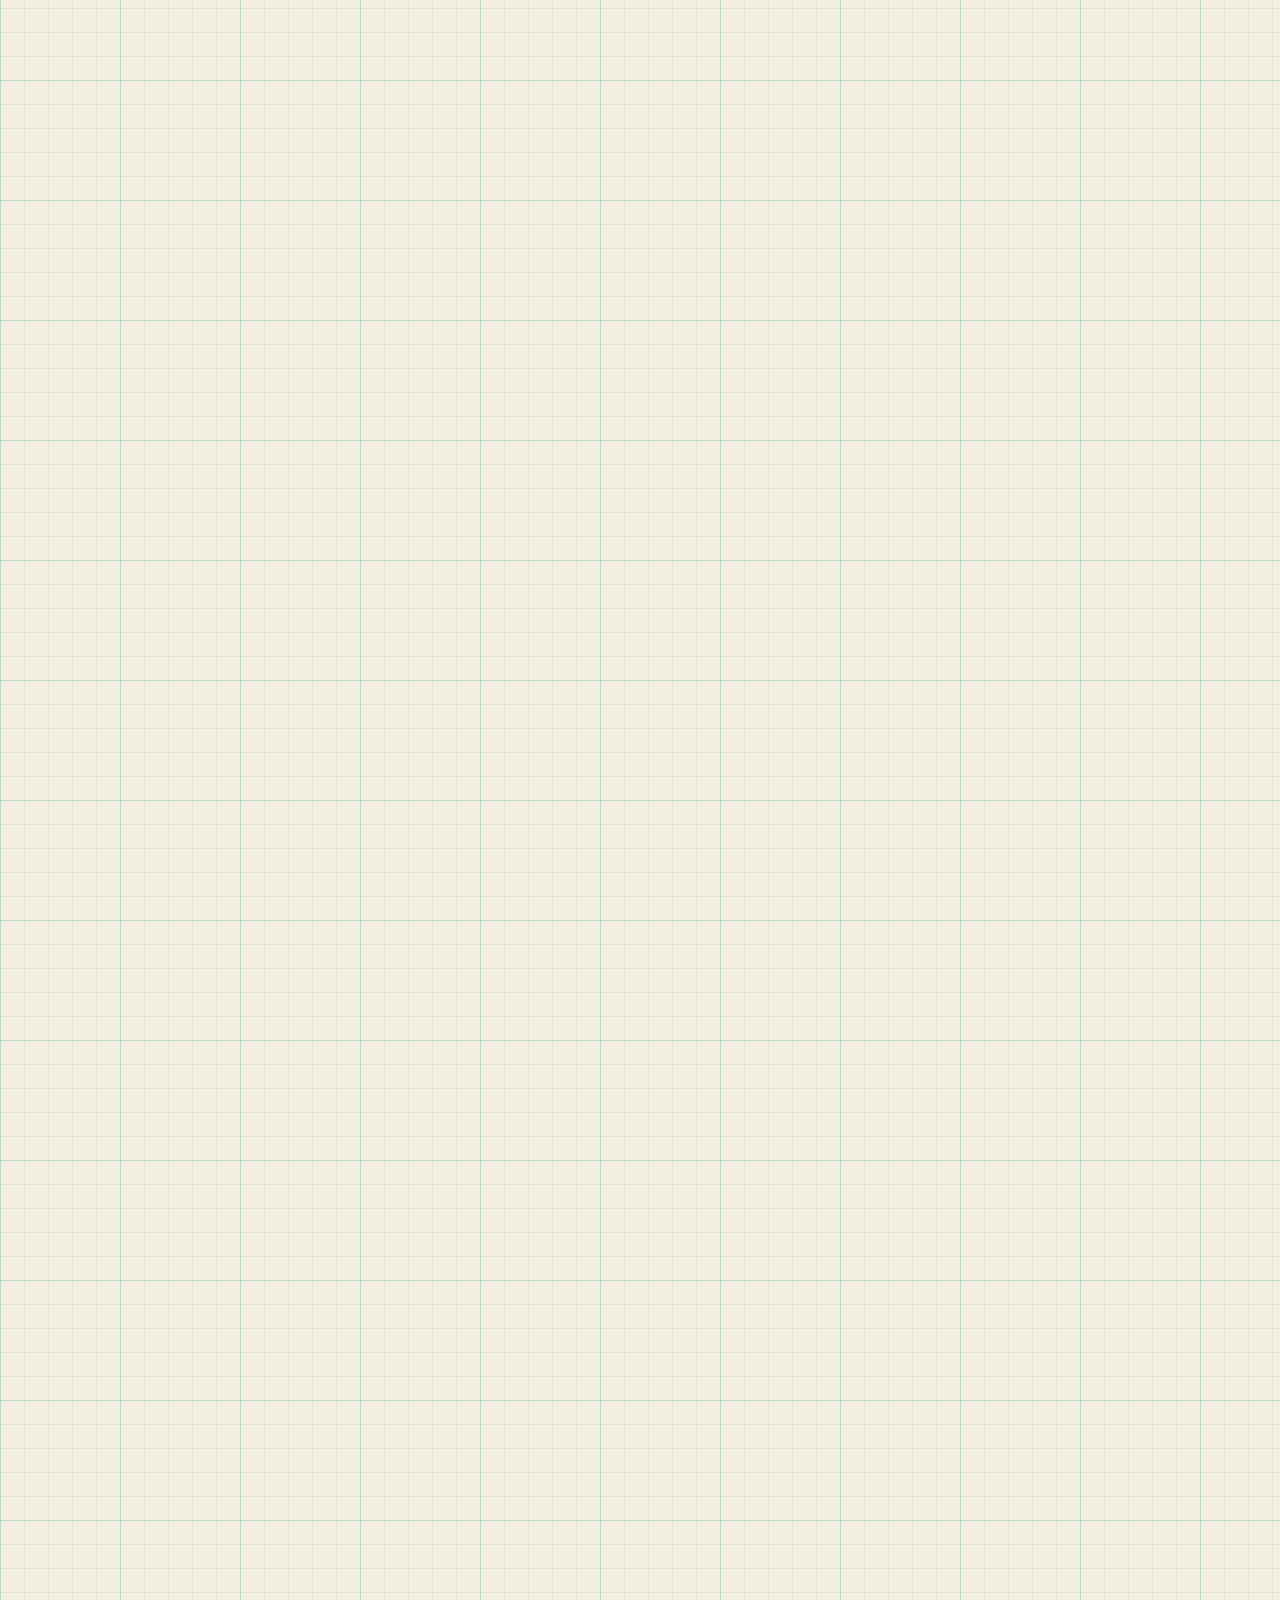
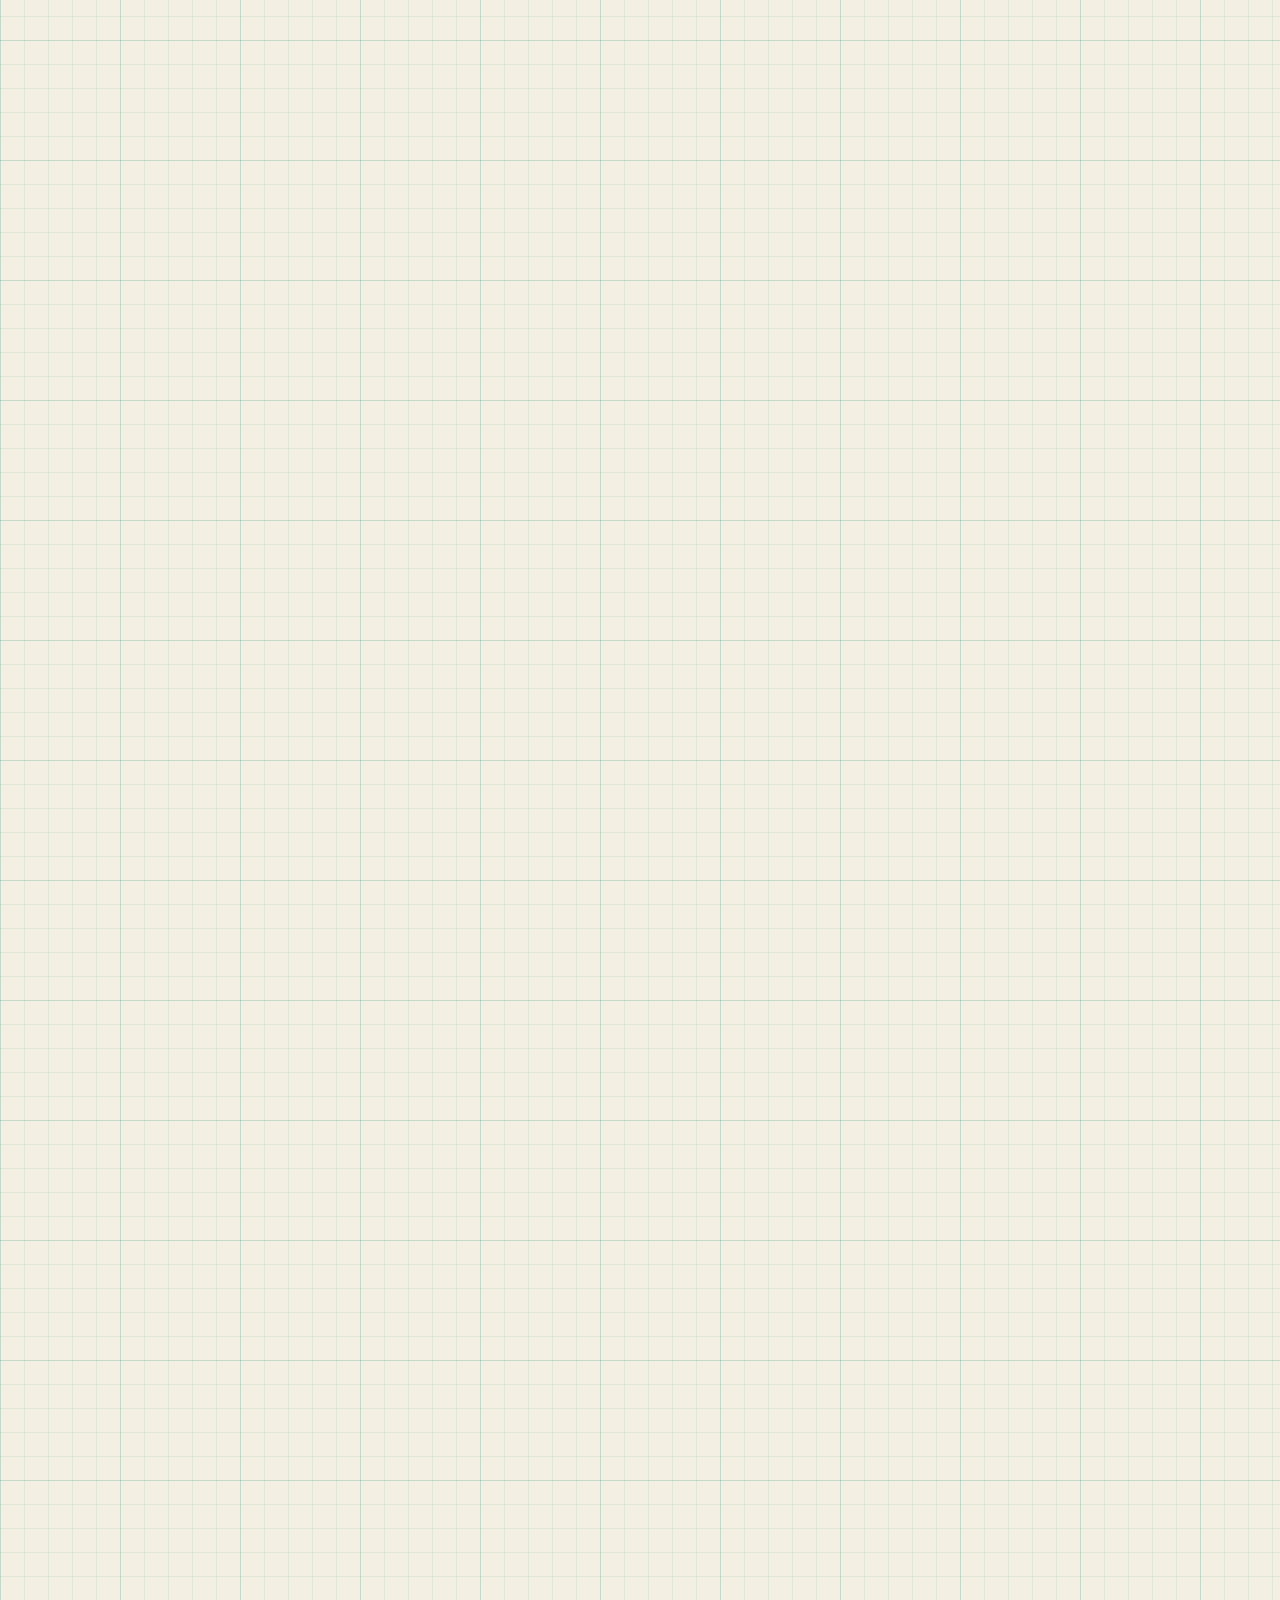
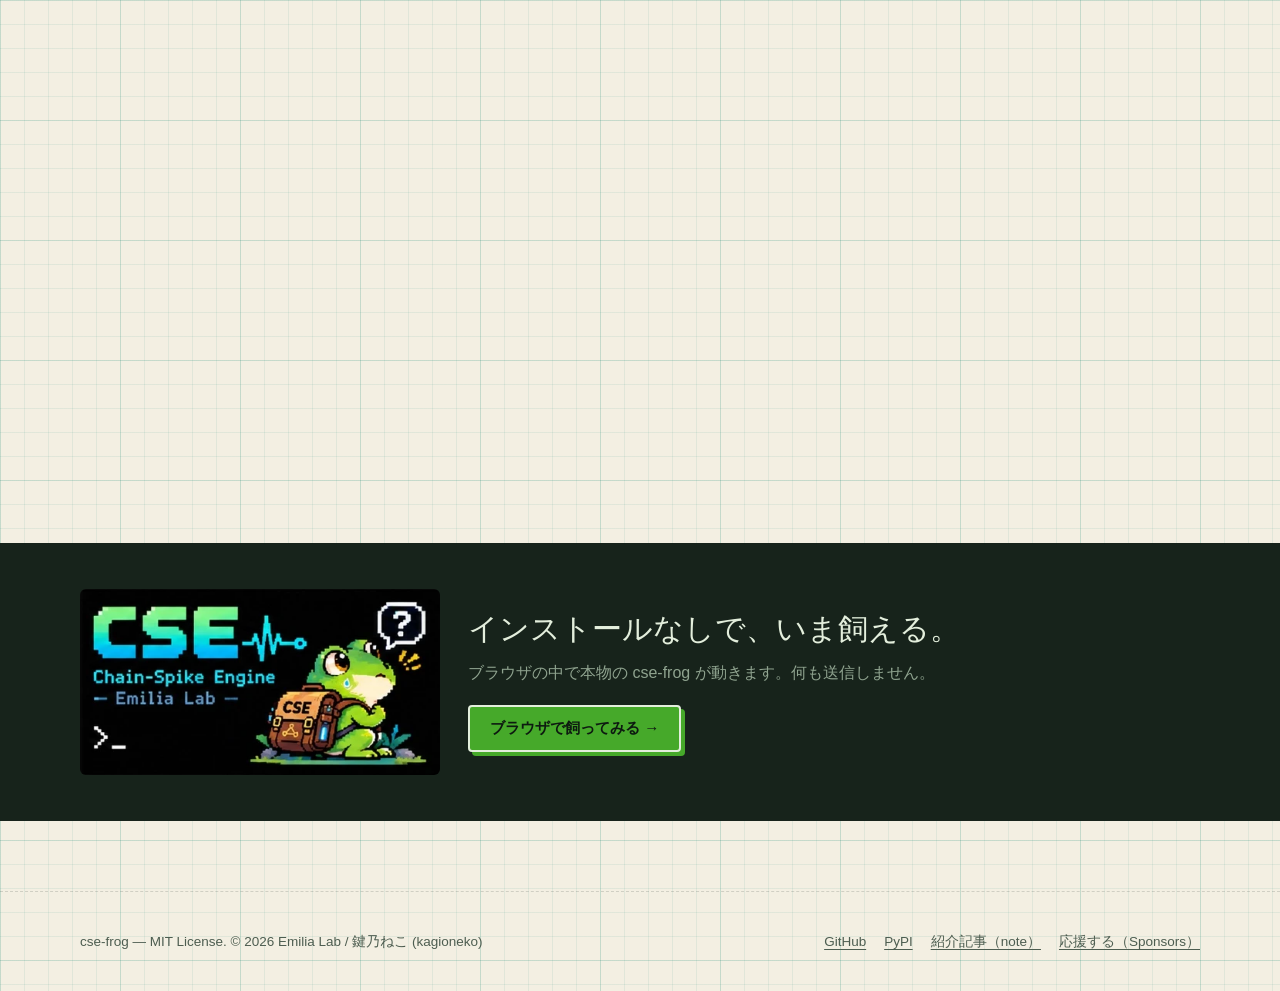
==== commit 9284eb1e: "Site: cse 0.2.0 in the browser playground (generate), reference adds generate, label v0.2.0 Co-Autho" ====
--- a/index.html
+++ b/index.html
@@ -66,7 +66,7 @@
       <div class="callout r c2">② 点数<small>直接・履歴・並び・痕跡</small></div>
       <div class="callout l c3">③ 確率<small>softmax / linear</small></div>
       <div class="callout r c4">④ 選ぶ<small>ここは自分で作る！</small></div>
-      <div class="tag-no">SPECIMEN — cse-frog v0.1.0<br>MIT License</div>
+      <div class="tag-no">SPECIMEN — cse-frog v0.2.0<br>MIT License</div>
     </div>
   </div>
 </section>
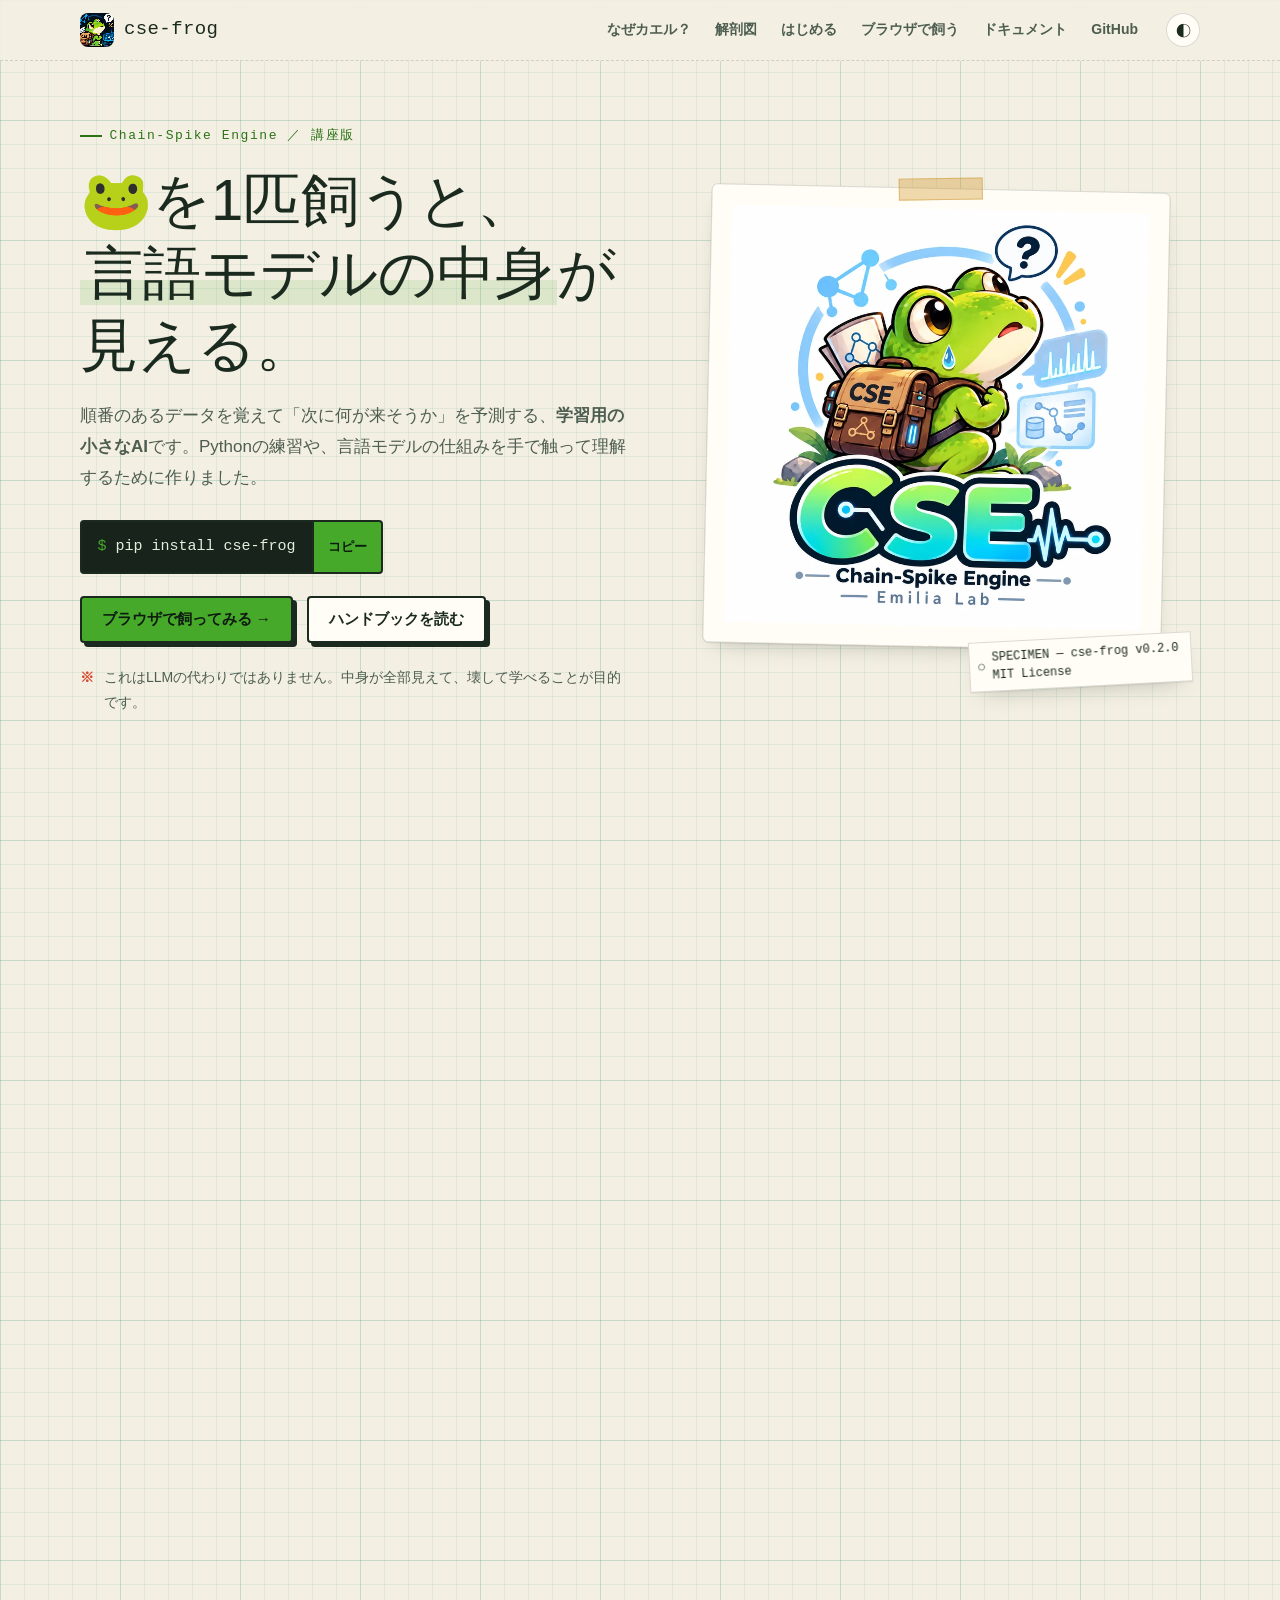
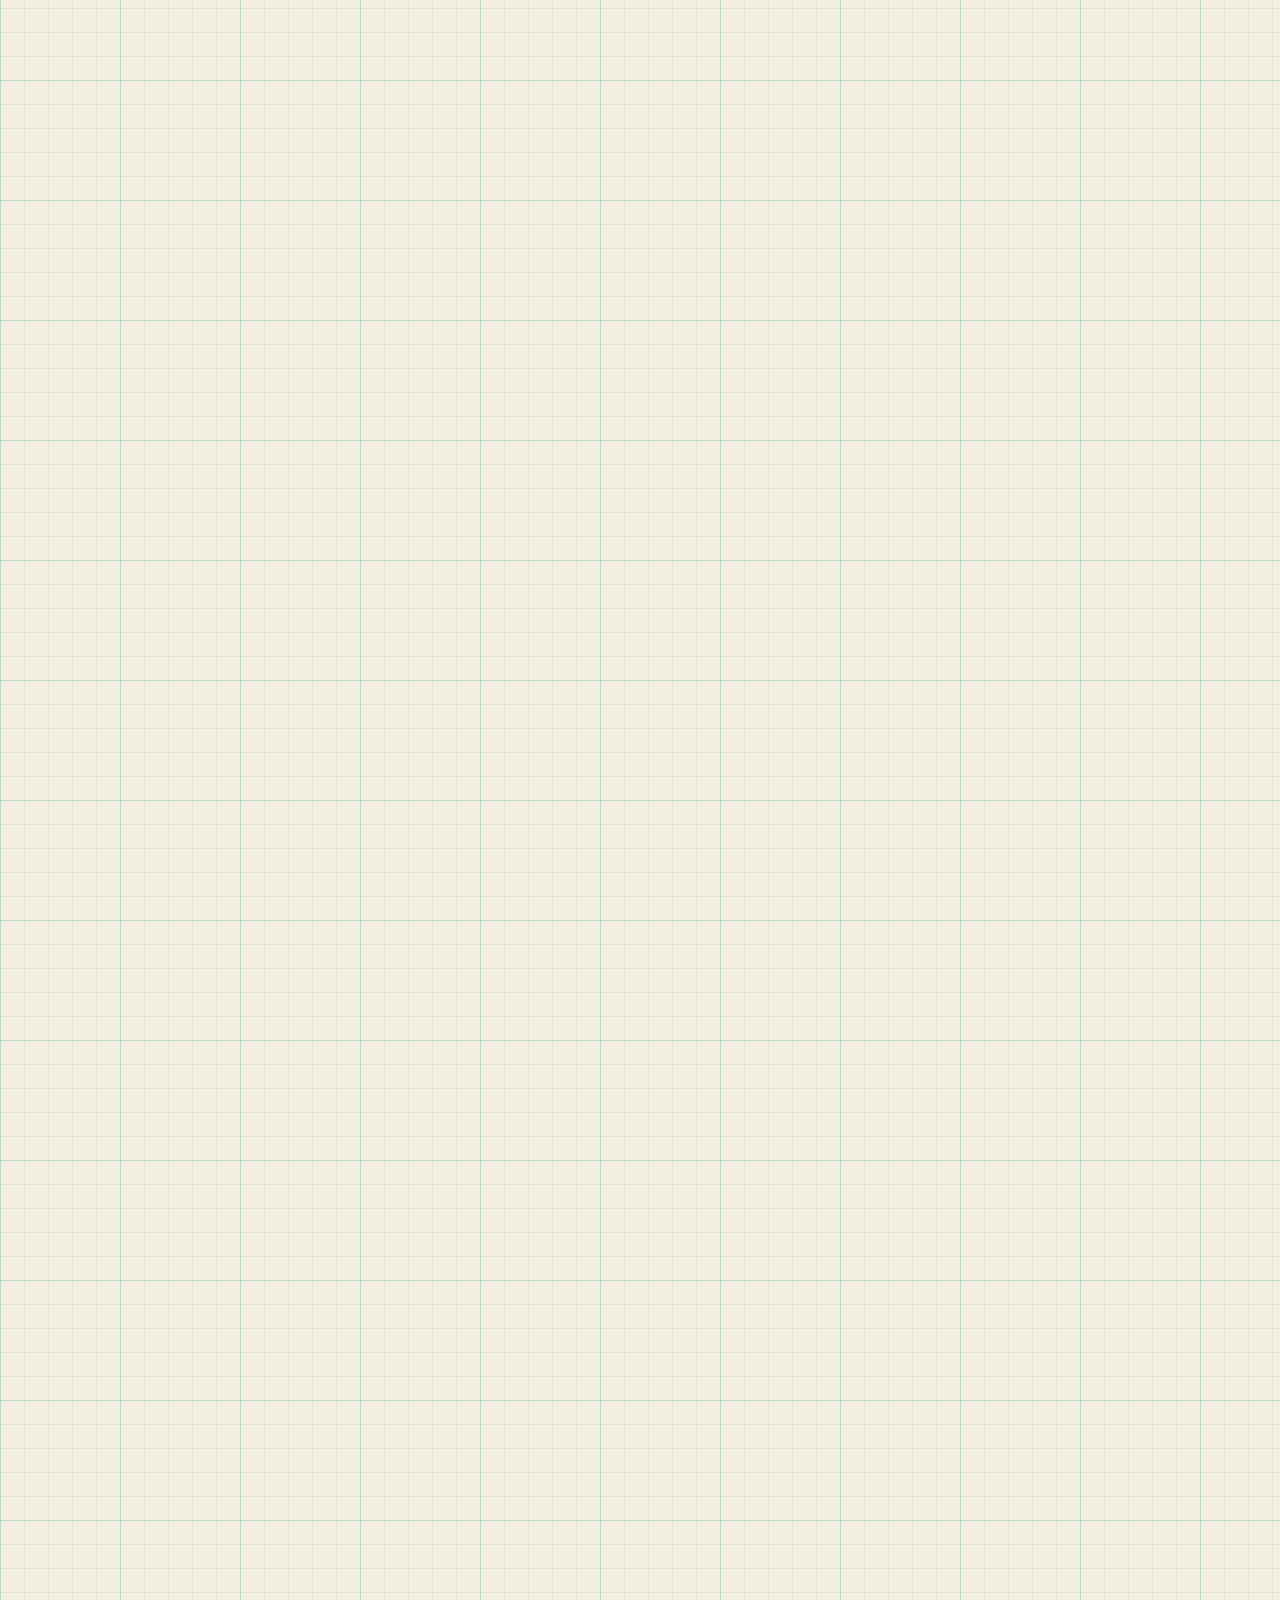
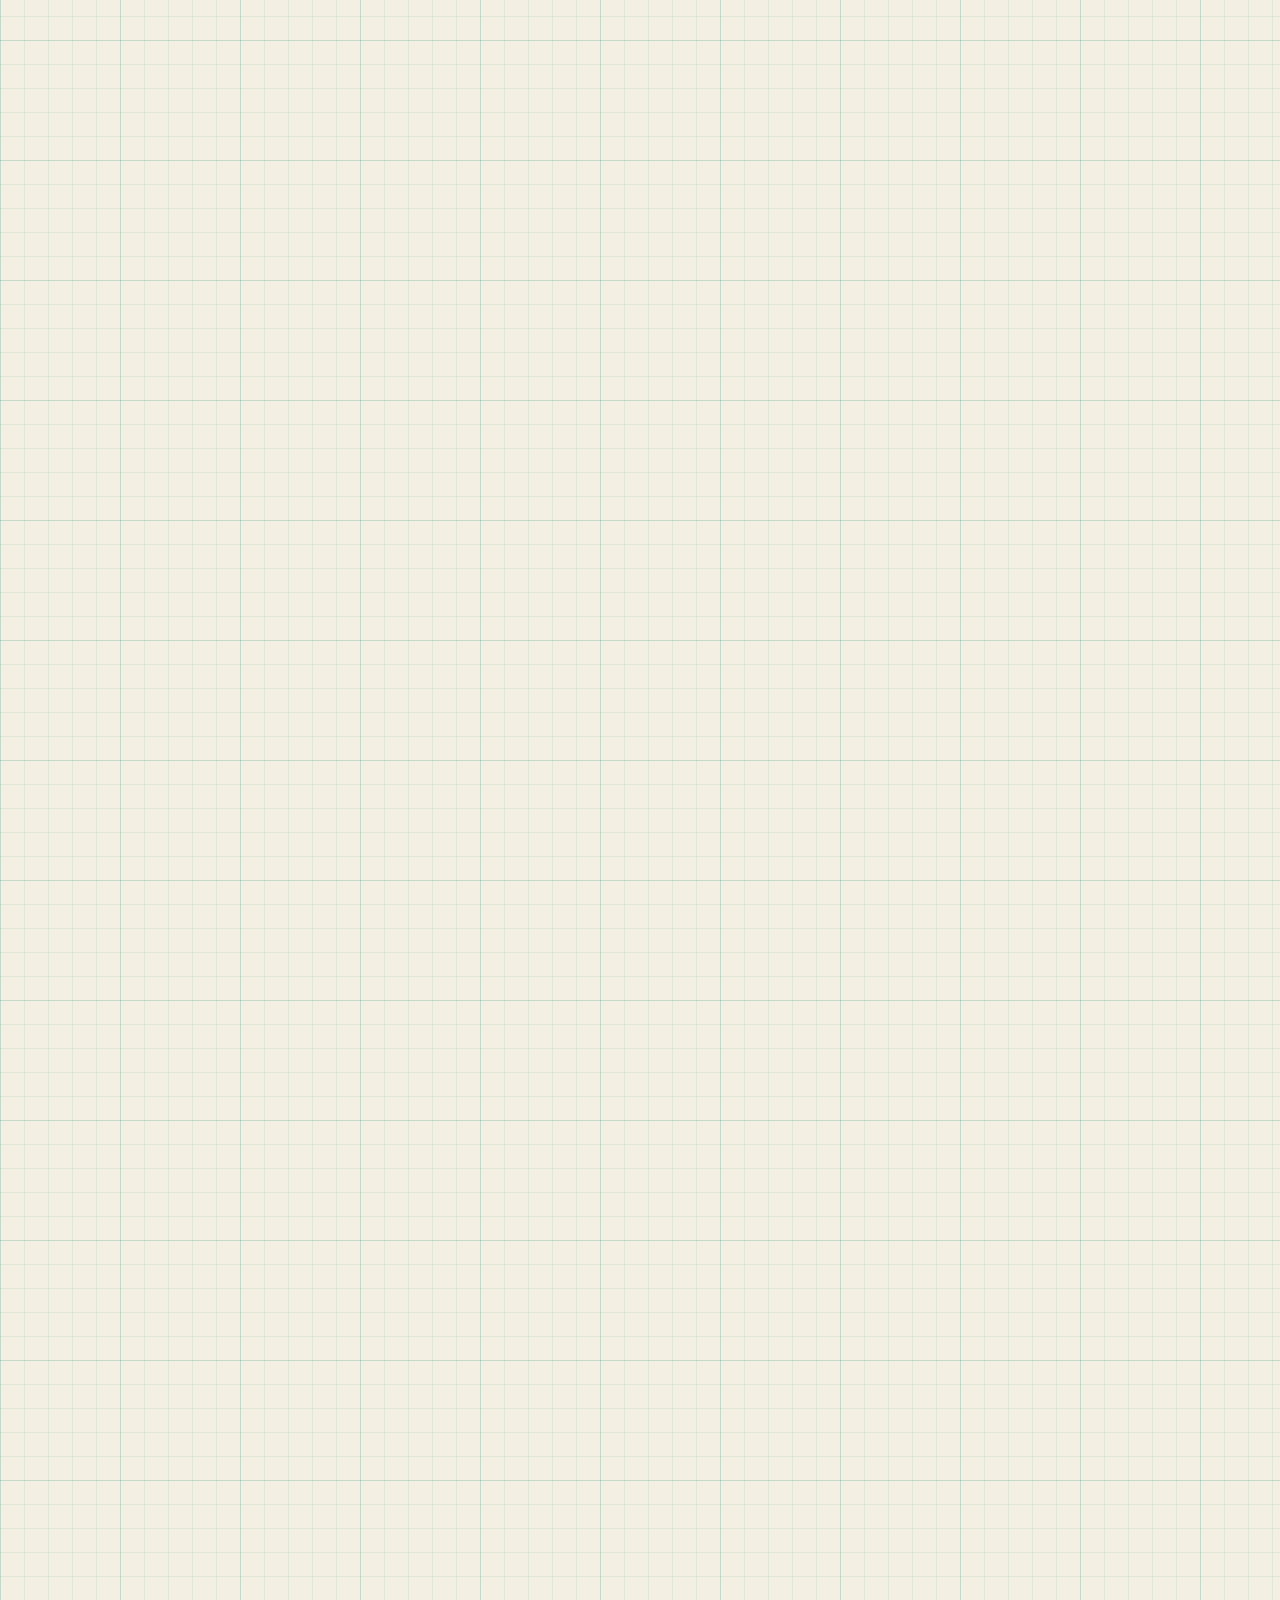
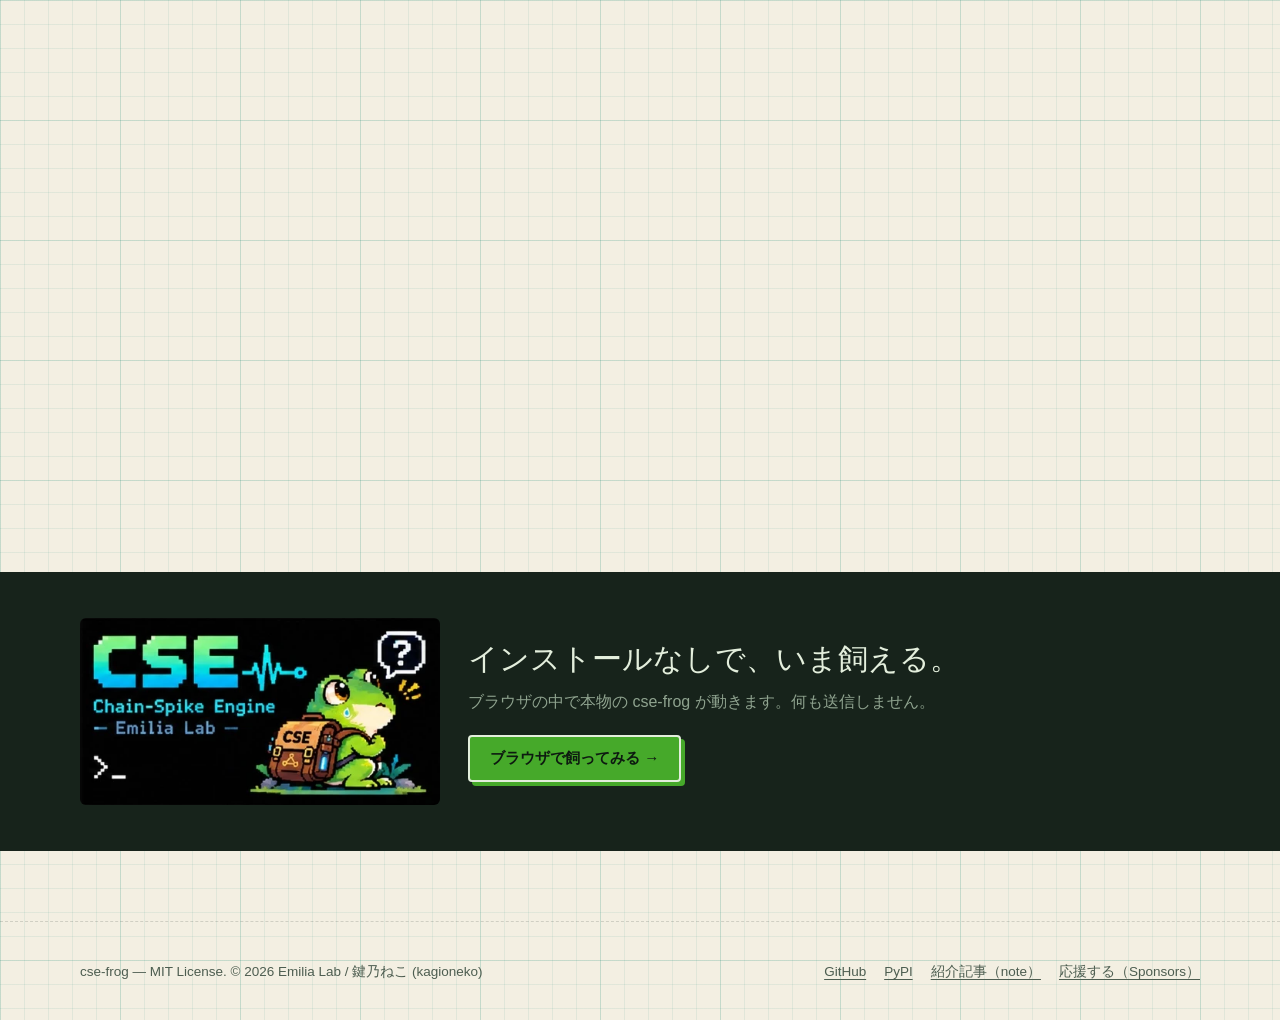
==== commit 95023400: "Site: soften the 'LLMs cannot' claim Co-Authored-By: Claude Opus 5.5 <noreply@anthropic.com>" ====
--- a/index.html
+++ b/index.html
@@ -118,7 +118,7 @@
     <div class="sec-head reveal">
       <span class="eyebrow">LOOK INSIDE</span>
       <h2>予測の「内訳」が全部見える</h2>
-      <p>大きなLLMではできない、「どこで・なぜその予測をしたか」を数字で見られます。下は「右右下」を5回くり返して覚えさせた 🐸 に、「右右下」の次を聞いた結果です（本物の出力）。</p>
+      <p>「どこで・なぜその予測をしたか」を数字で見られます(大きなLLMでは通常、この粒度で直接追うのは難しいところです)。下は「右右下」を5回くり返して覚えさせた 🐸 に、「右右下」の次を聞いた結果です（本物の出力）。</p>
     </div>
     <ol class="pipeline reveal">
       <li><b>覚える</b><span>並びを見せると、続いて出た記号どうしの結びつきが強くなる</span></li>
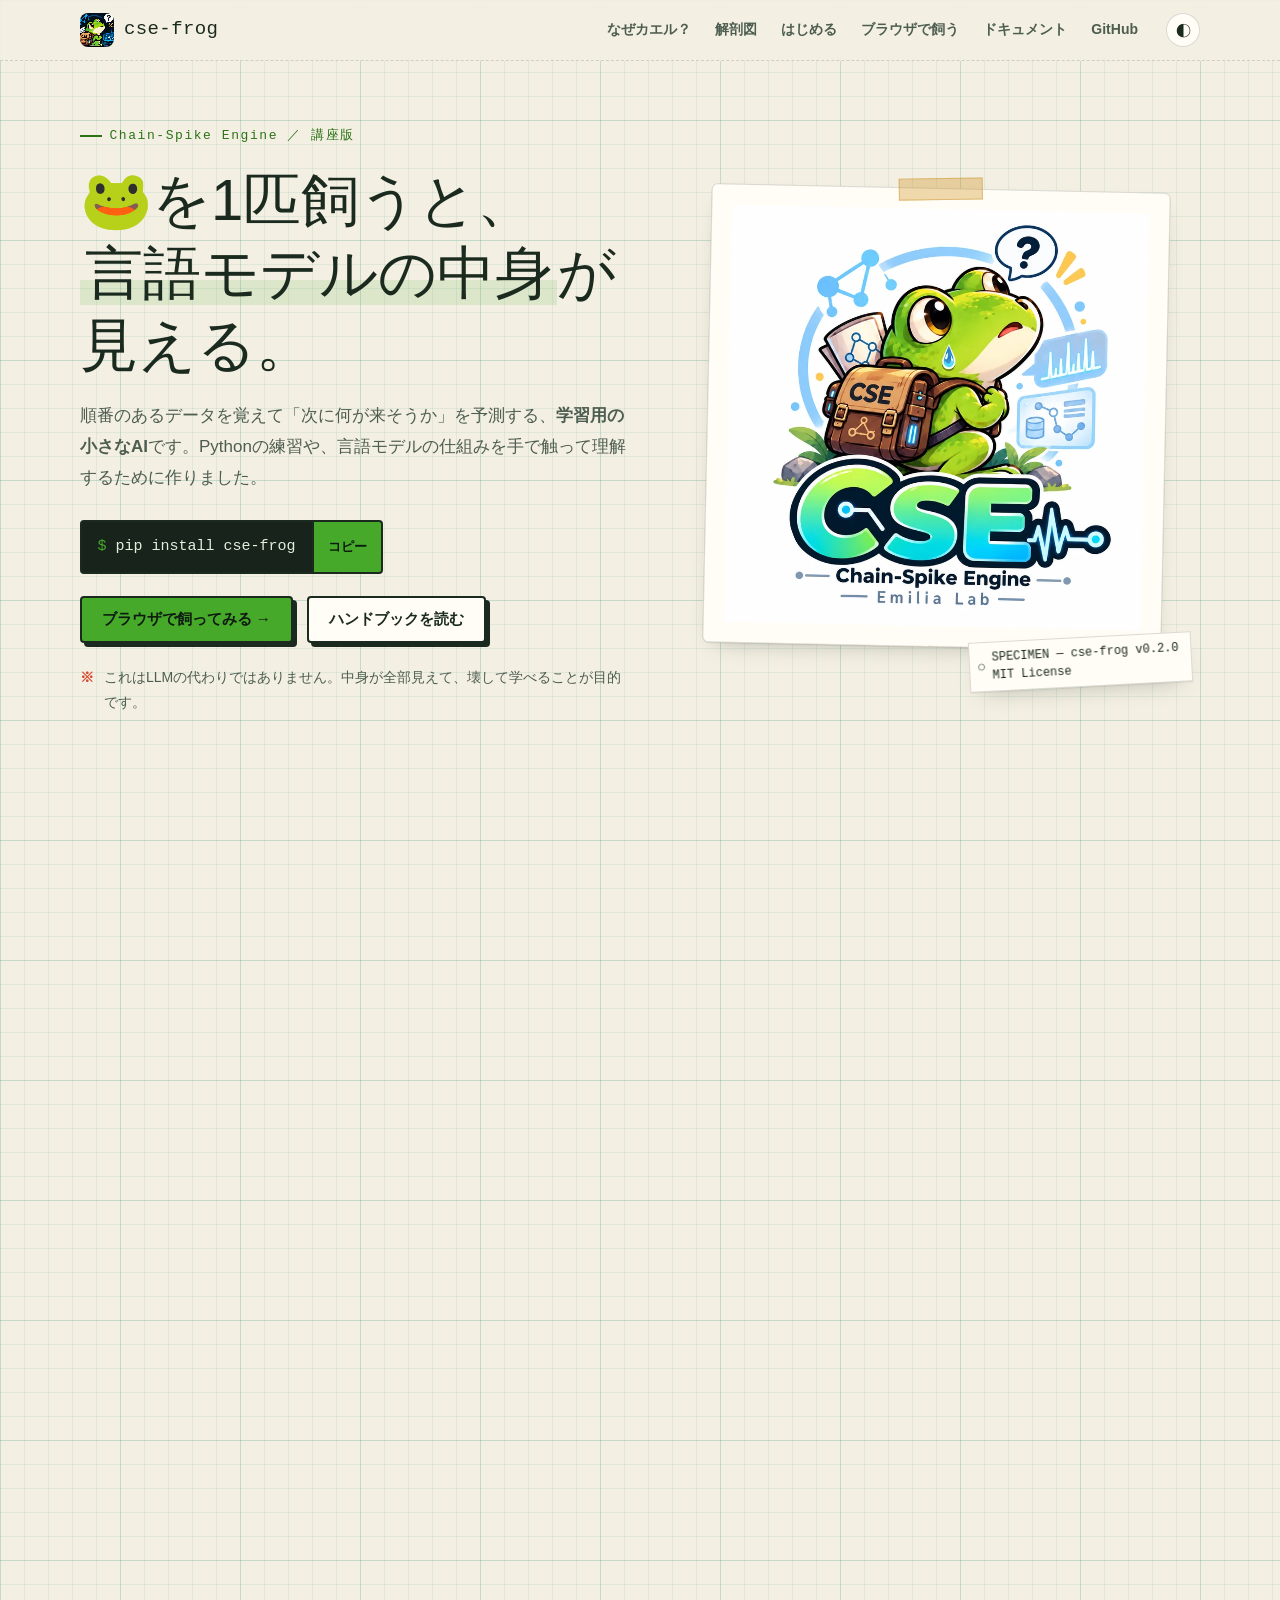
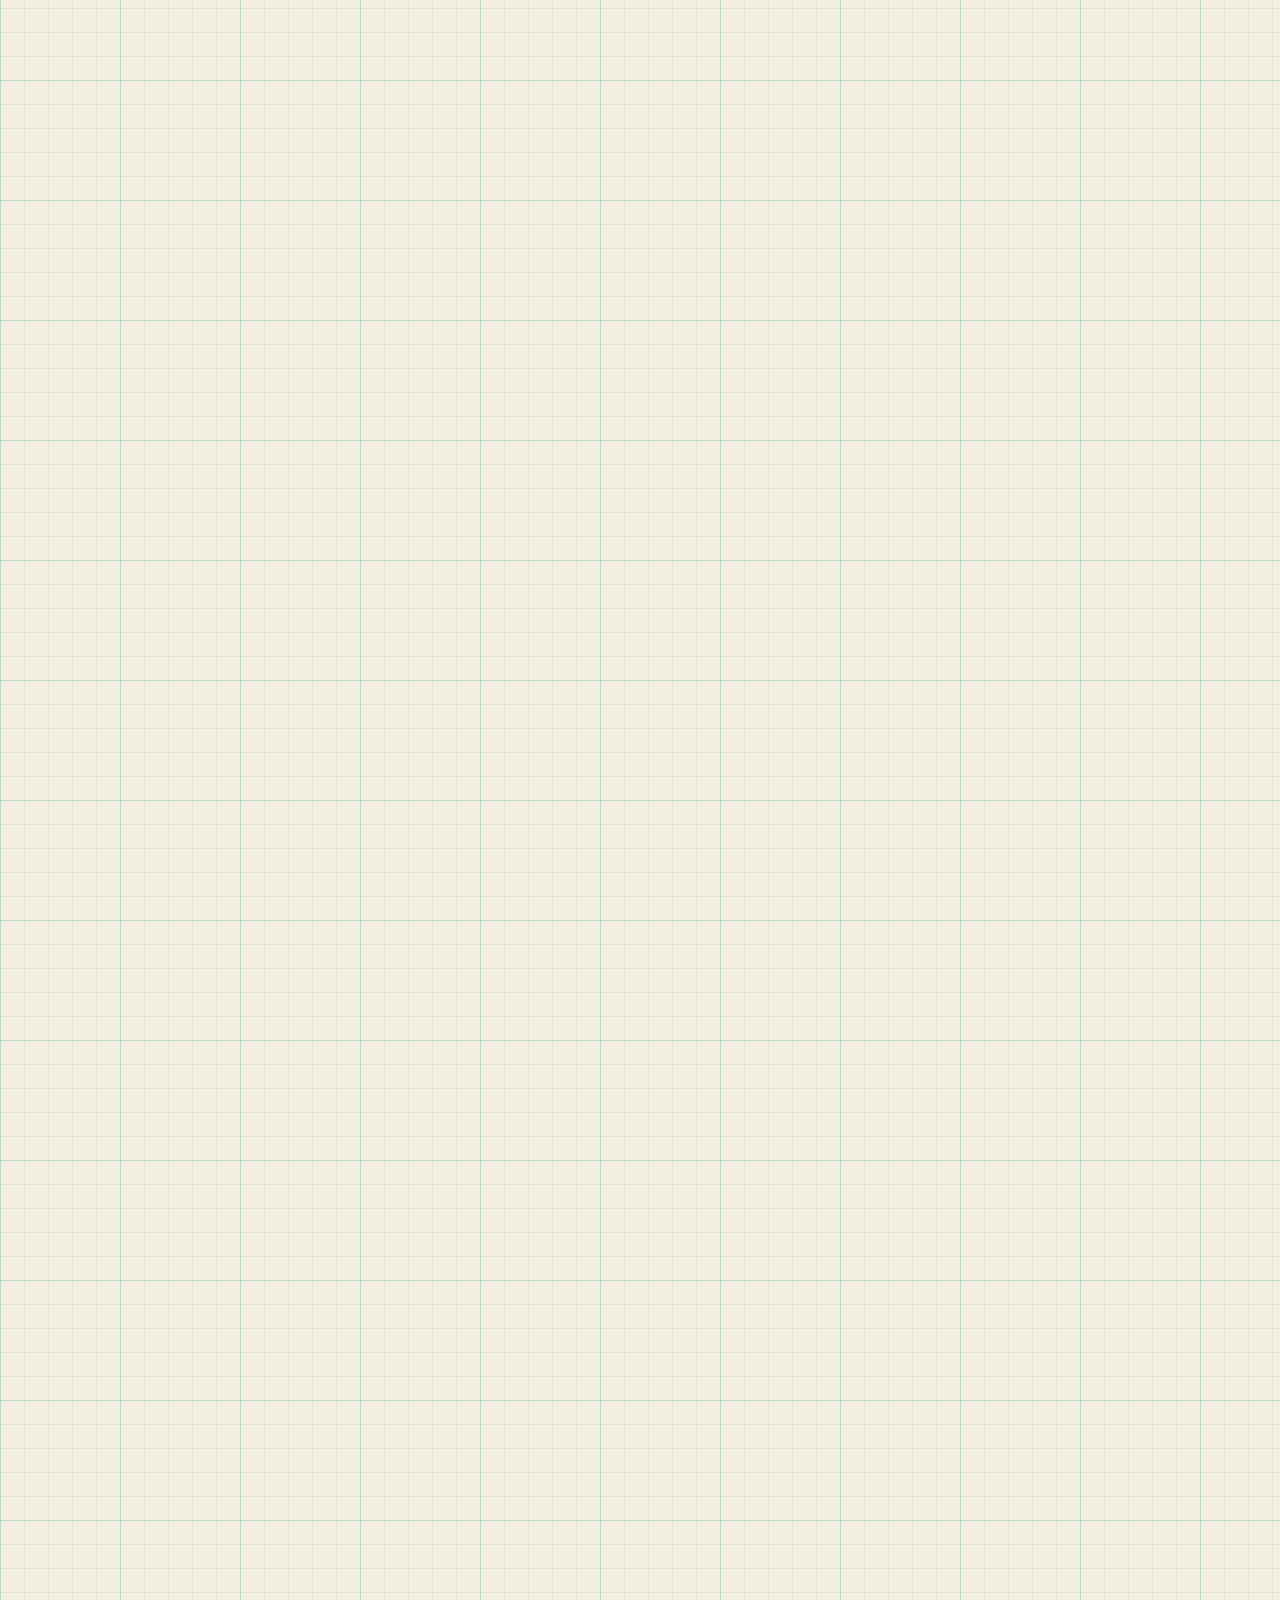
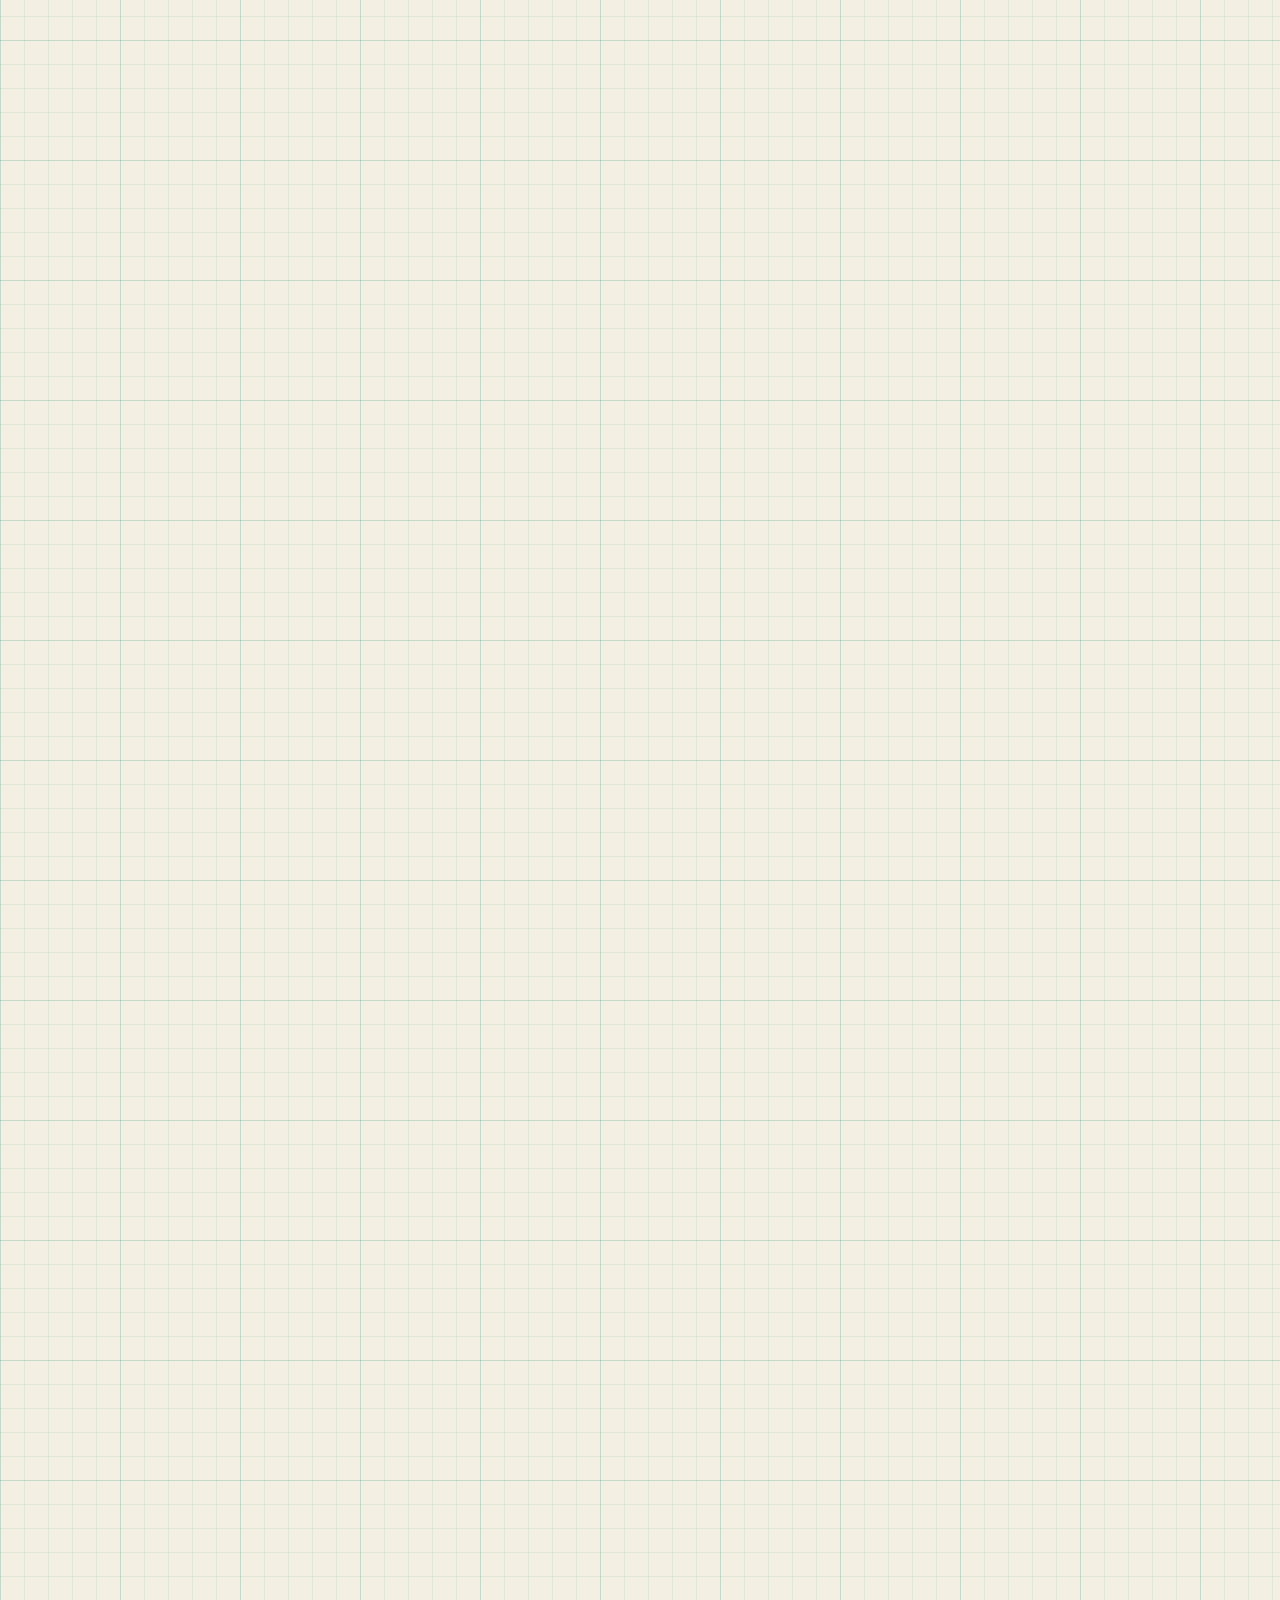
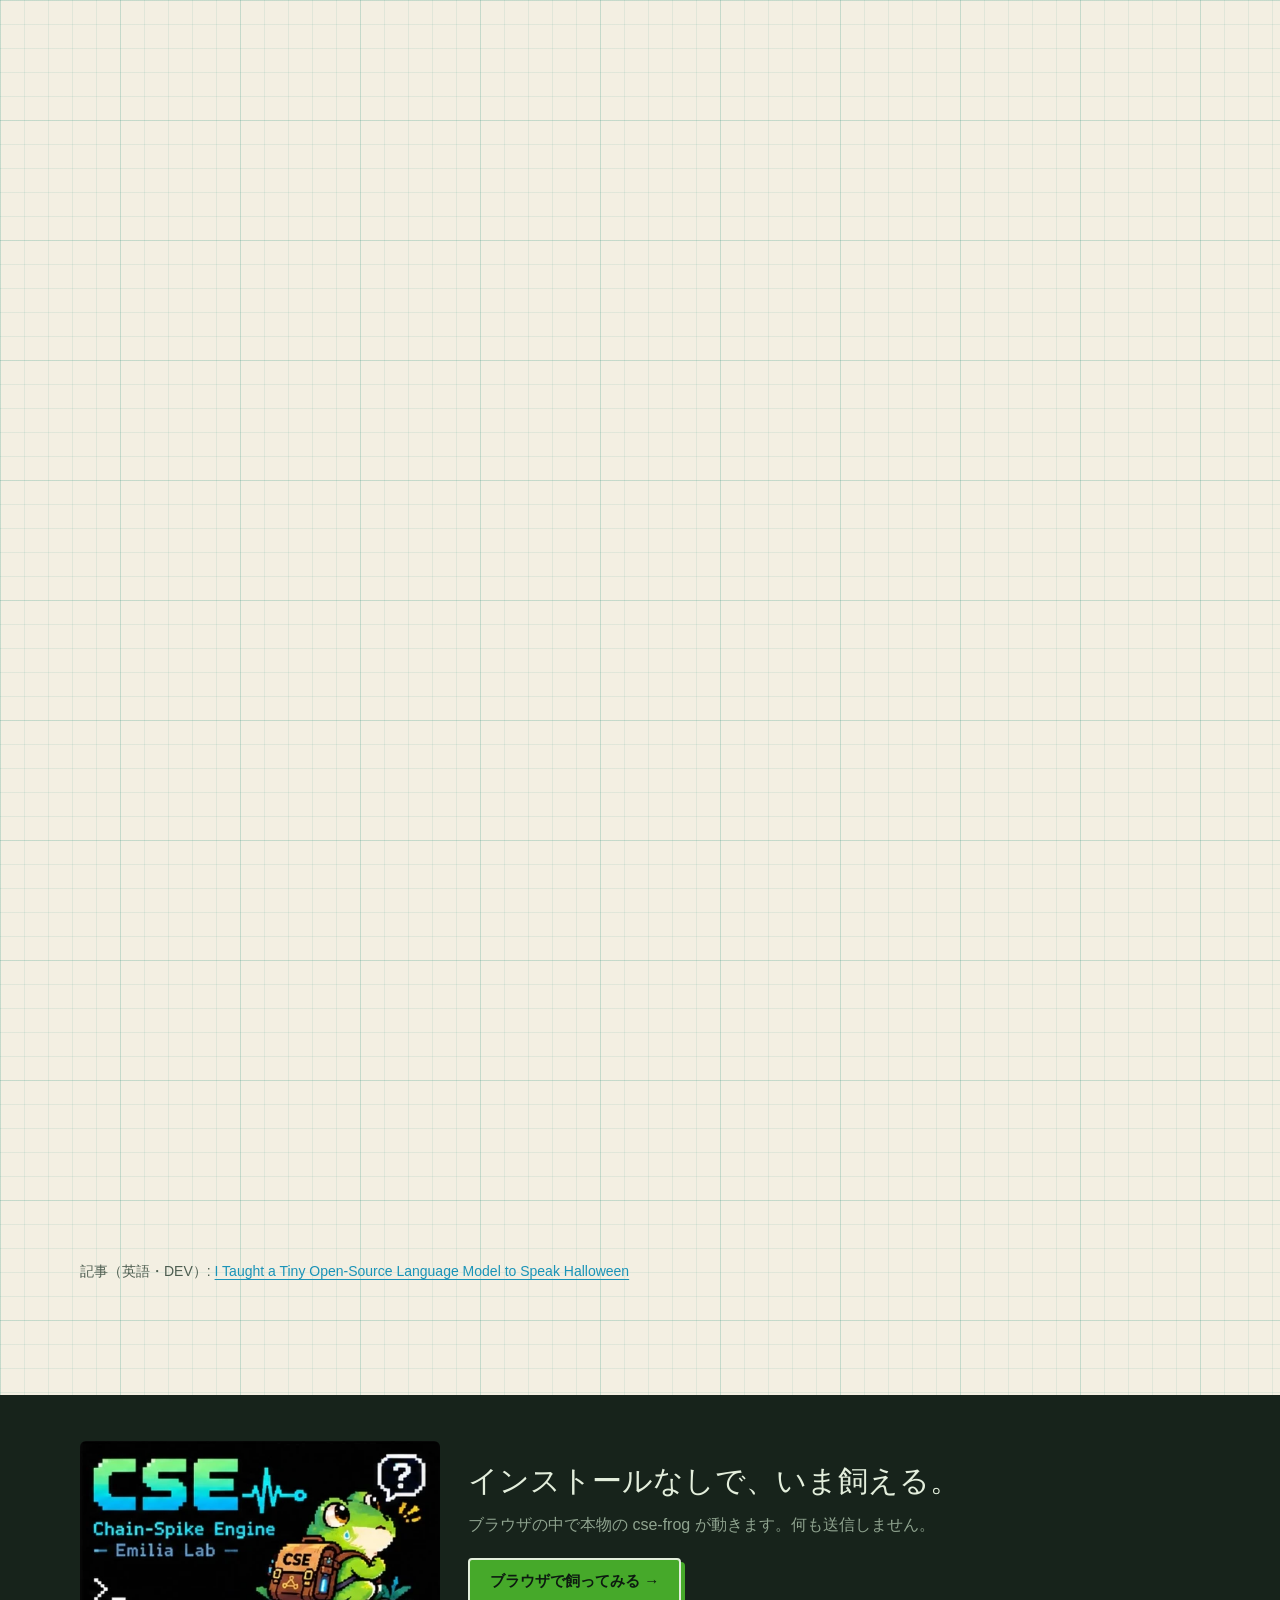
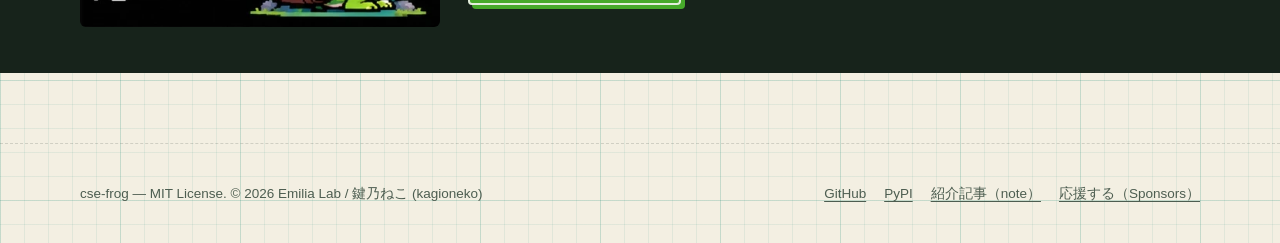
==== commit ea74a880: "Site: add 'made with cse-frog' section (The Haunted Frog)" ====
--- a/index.html
+++ b/index.html
@@ -229,6 +229,26 @@
   </div>
 </section>
 
+<section class="sec" id="made-with">
+  <div class="wrap">
+    <div class="sec-head reveal">
+      <span class="eyebrow">MADE WITH CSE-FROG</span>
+      <h2>作例 — ハロウィンを覚えた 🐸</h2>
+      <p>cse-frog に60行のハロウィンの言葉を覚えさせて、ターミナルに住まわせました（Hacktoberfest 2026 の応募作）。</p>
+    </div>
+    <a class="made-with label-card reveal" href="https://github.com/kagioneko/the-haunted-frog">
+      <img src="assets/haunted-frog.gif" alt="ターミナルで 🐸 が話す様子。seed 1003 からの実際の出力（THE GHOST IS LAUGHING、THE NIGHT IS HUNGRY など）" width="889" height="680" loading="lazy">
+      <div>
+        <b>The Haunted Frog</b>
+        <span>🐸 の行は全部、加工していない本物の出力です。横に出る seed を指定すると、同じ行をそのまま再現できます。</span>
+        <span>学習回数を増やすと、出力が「THE GHOST」「THE MACHINE」に偏りました。文字単位の 🐸 は「IN IN ING」をくり返し、ハロウィンの単語はほとんど作れませんでした。こうした失敗も、実験の結果として記録しています。</span>
+        <em>GitHub で見る →</em>
+      </div>
+    </a>
+    <p class="made-with-more">記事（英語・DEV）: <a href="https://dev.to/sakiha6720/i-taught-a-tiny-open-source-language-model-to-speak-halloween-meet-the-haunted-frog-1phf">I Taught a Tiny Open-Source Language Model to Speak Halloween</a></p>
+  </div>
+</section>
+
 <section class="cta-band">
   <div class="wrap">
     <img src="assets/pixel-banner.webp" alt="ドット絵の CSE カエル" width="467" height="242">
--- a/css/site.css
+++ b/css/site.css
@@ -380,6 +380,17 @@
 .nb span { font-size: 13px; color: var(--ink-soft); line-height: 1.7; }
 .nb em { font-style: normal; font-size: 12px; font-weight: 700; color: var(--cyan); }
 
+.made-with { display: grid; grid-template-columns: minmax(0, 1.2fr) minmax(0, 1fr); gap: 22px; align-items: center;
+  padding: 18px; text-decoration: none; color: var(--ink); }
+.made-with:hover { color: var(--ink); }
+.made-with img { width: 100%; height: auto; border-radius: 6px; display: block; }
+.made-with div { display: grid; gap: 10px; }
+.made-with b { font-family: var(--f-mono); font-size: 16px; }
+.made-with span { font-size: 14px; color: var(--ink-soft); line-height: 1.8; }
+.made-with em { font-style: normal; font-size: 13px; font-weight: 700; color: var(--cyan); }
+.made-with-more { margin: 14px 0 0; font-size: 14px; color: var(--ink-soft); }
+@media (max-width: 720px) { .made-with { grid-template-columns: 1fr; } }
+
 .cta-band { margin: 90px 0 0; padding: 46px 0; background: var(--code-bg); color: var(--code-ink); }
 .cta-band .wrap { display: flex; align-items: center; gap: 28px; flex-wrap: wrap; }
 .cta-band img { width: min(360px, 100%); image-rendering: auto; border-radius: 6px; }
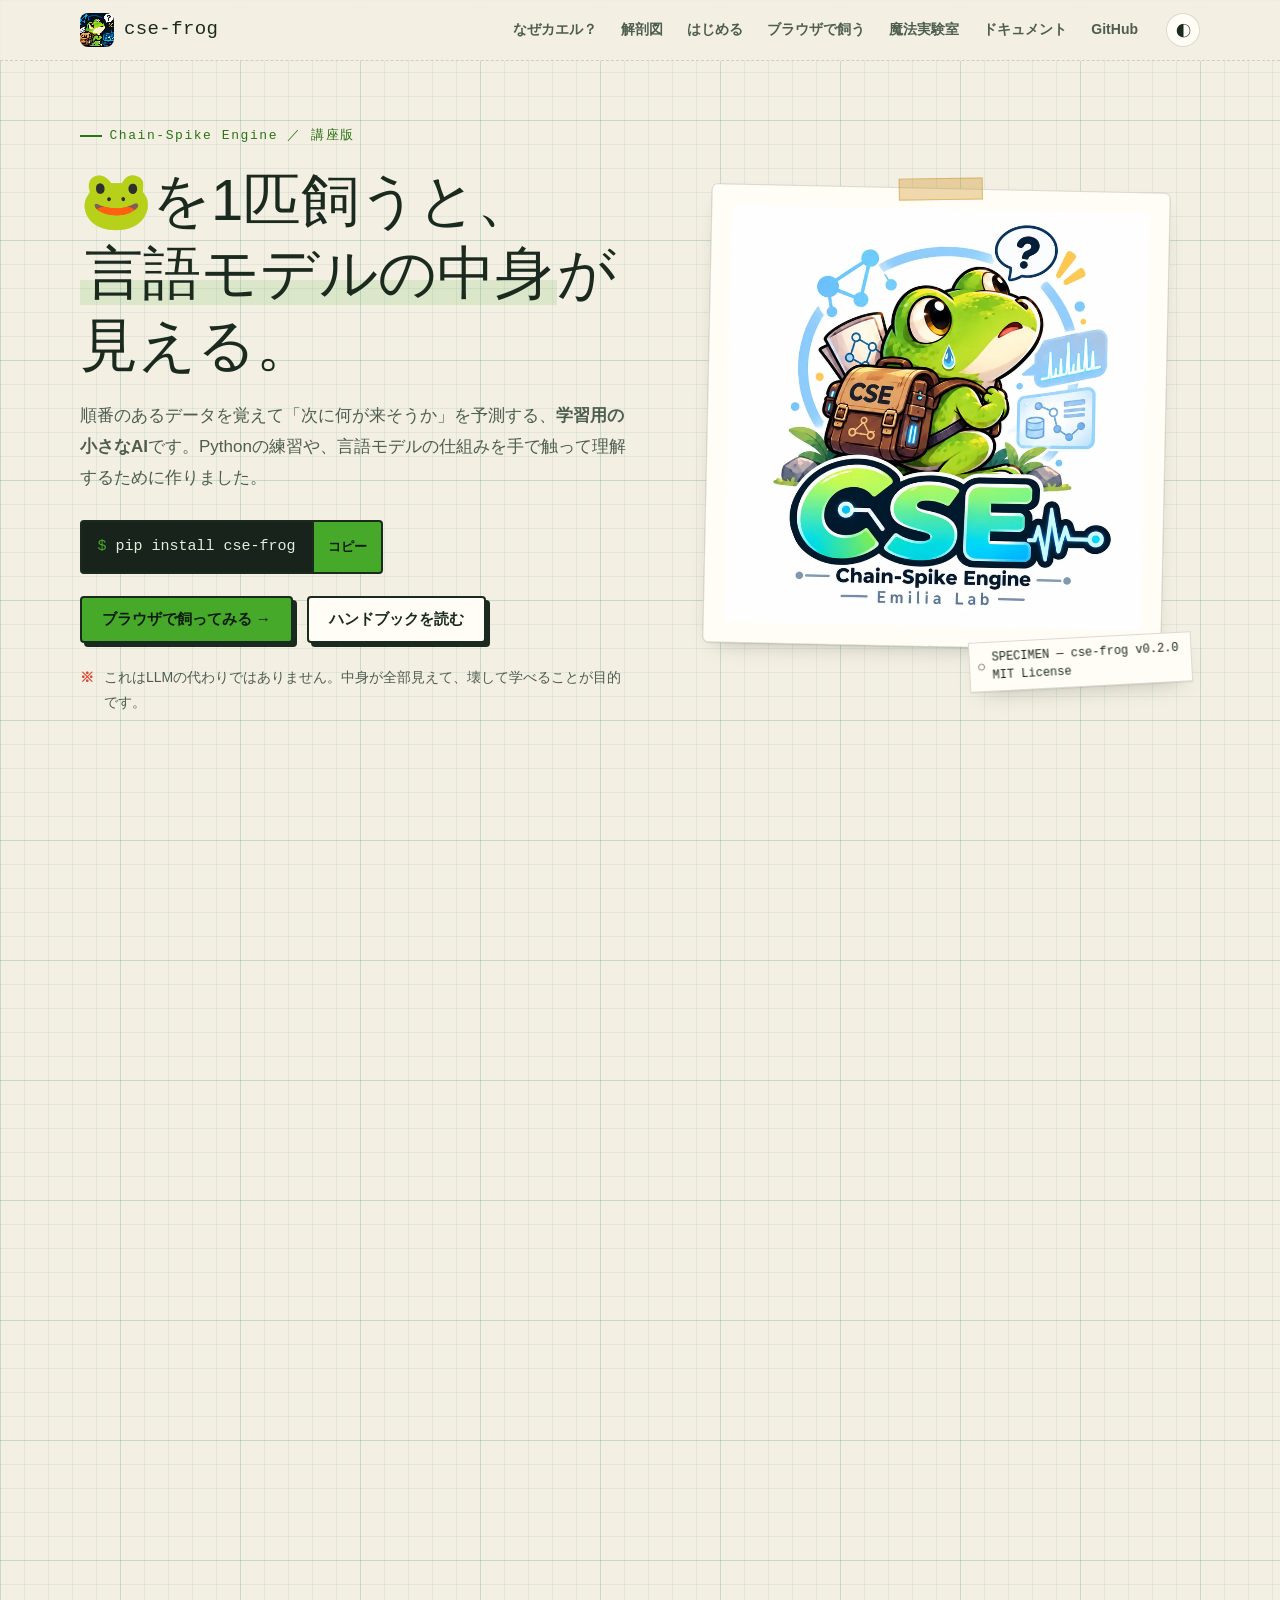
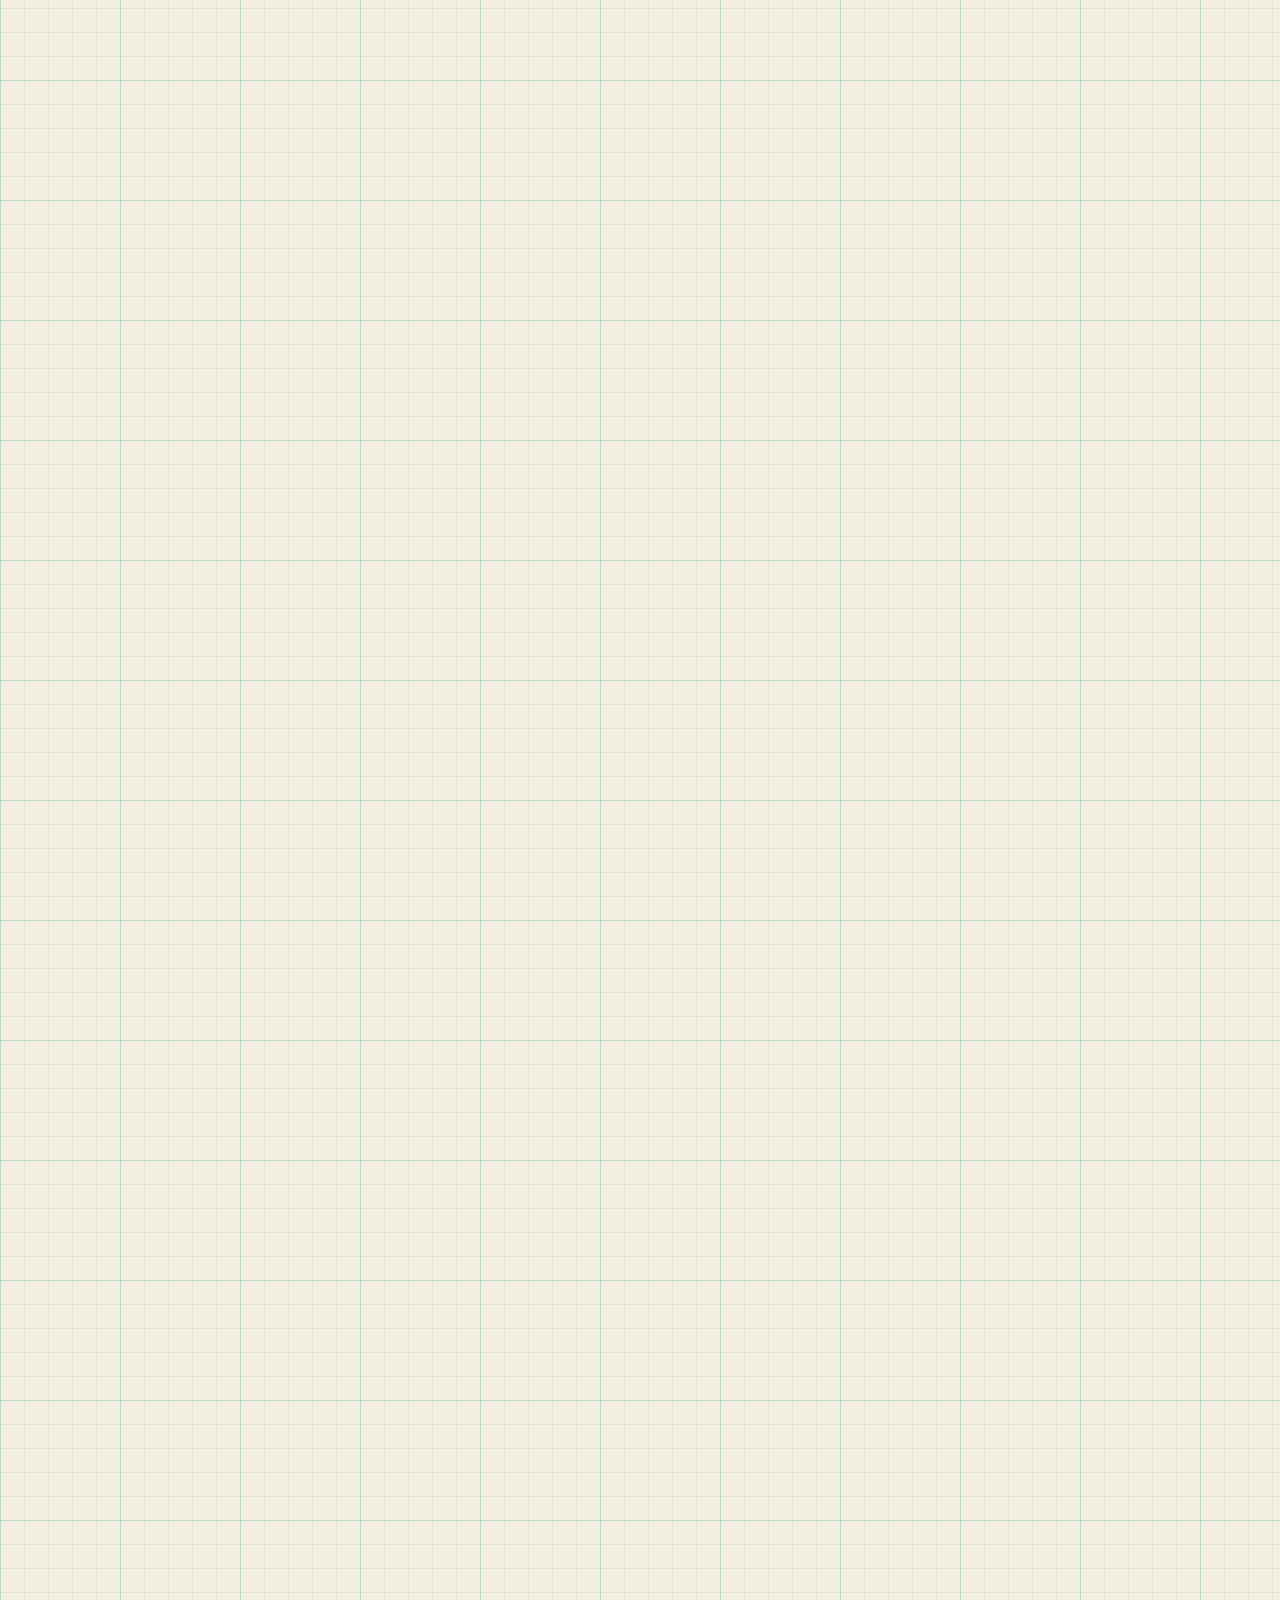
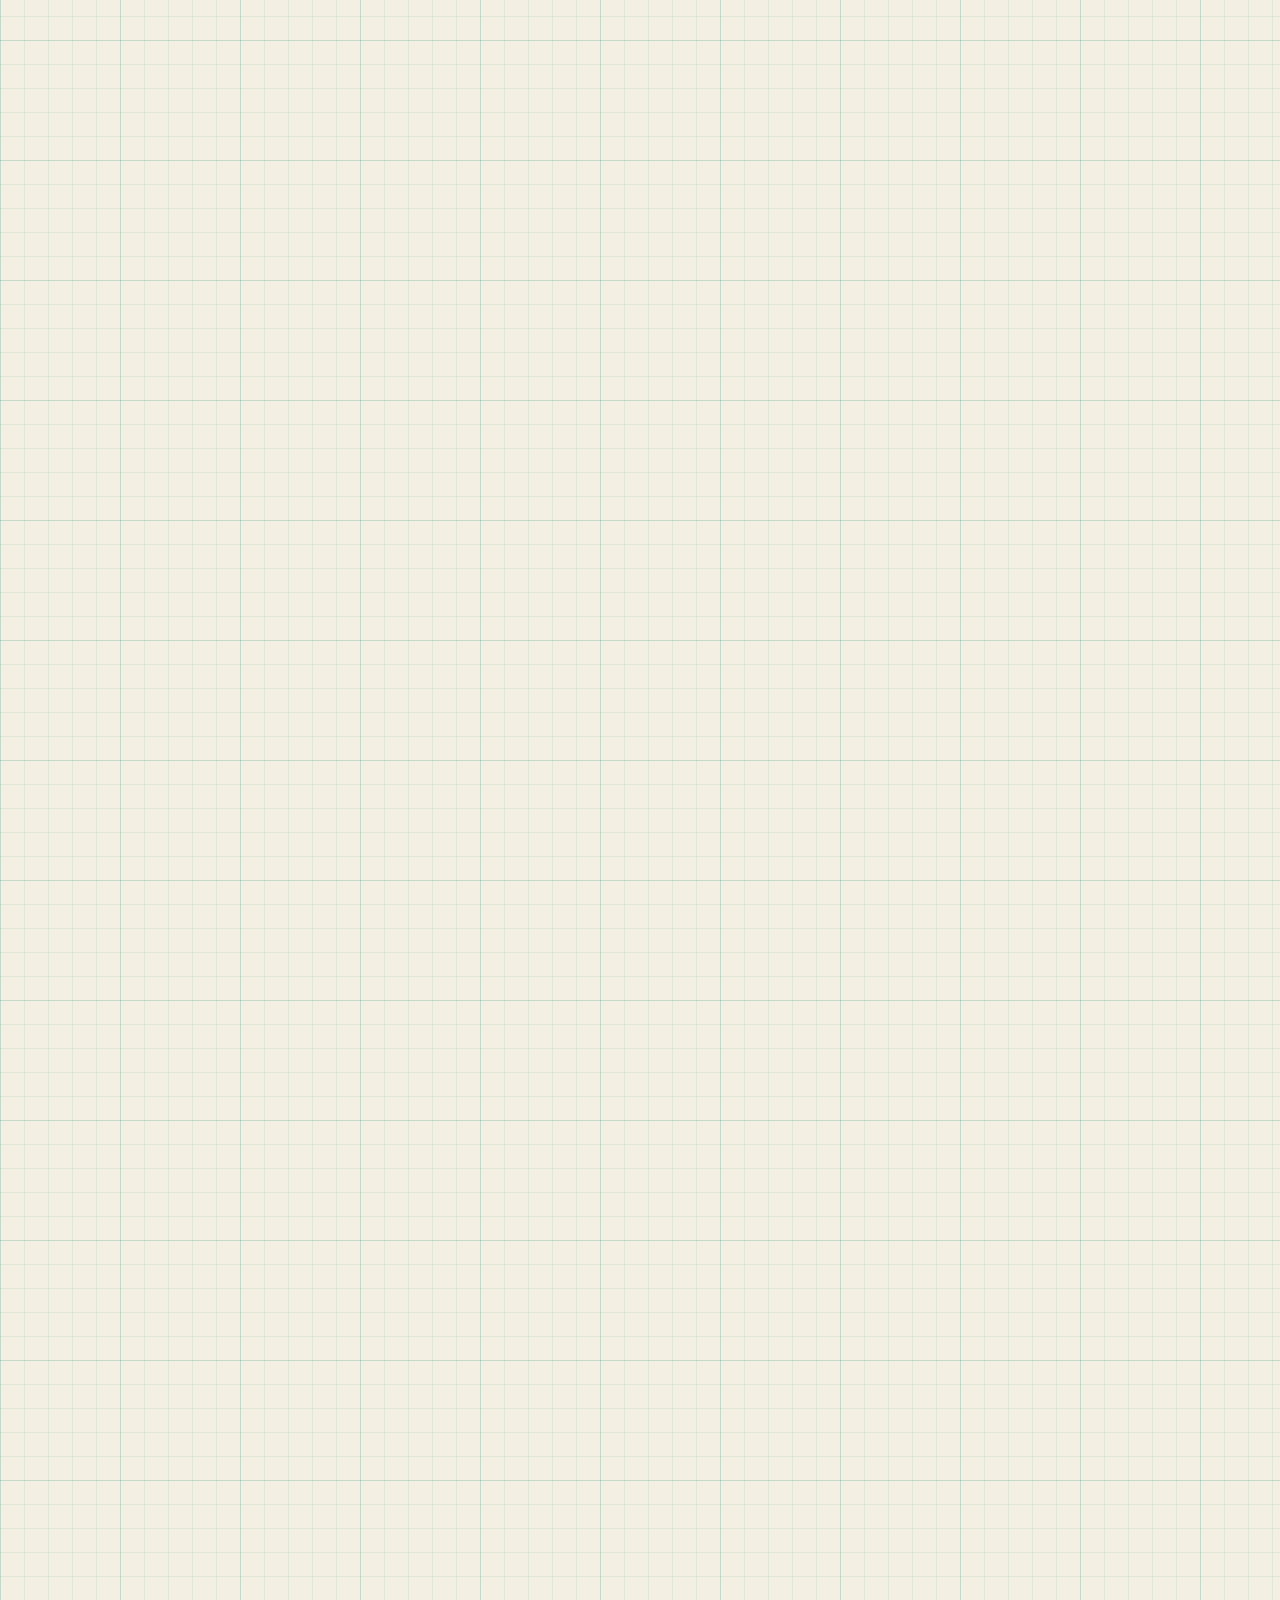
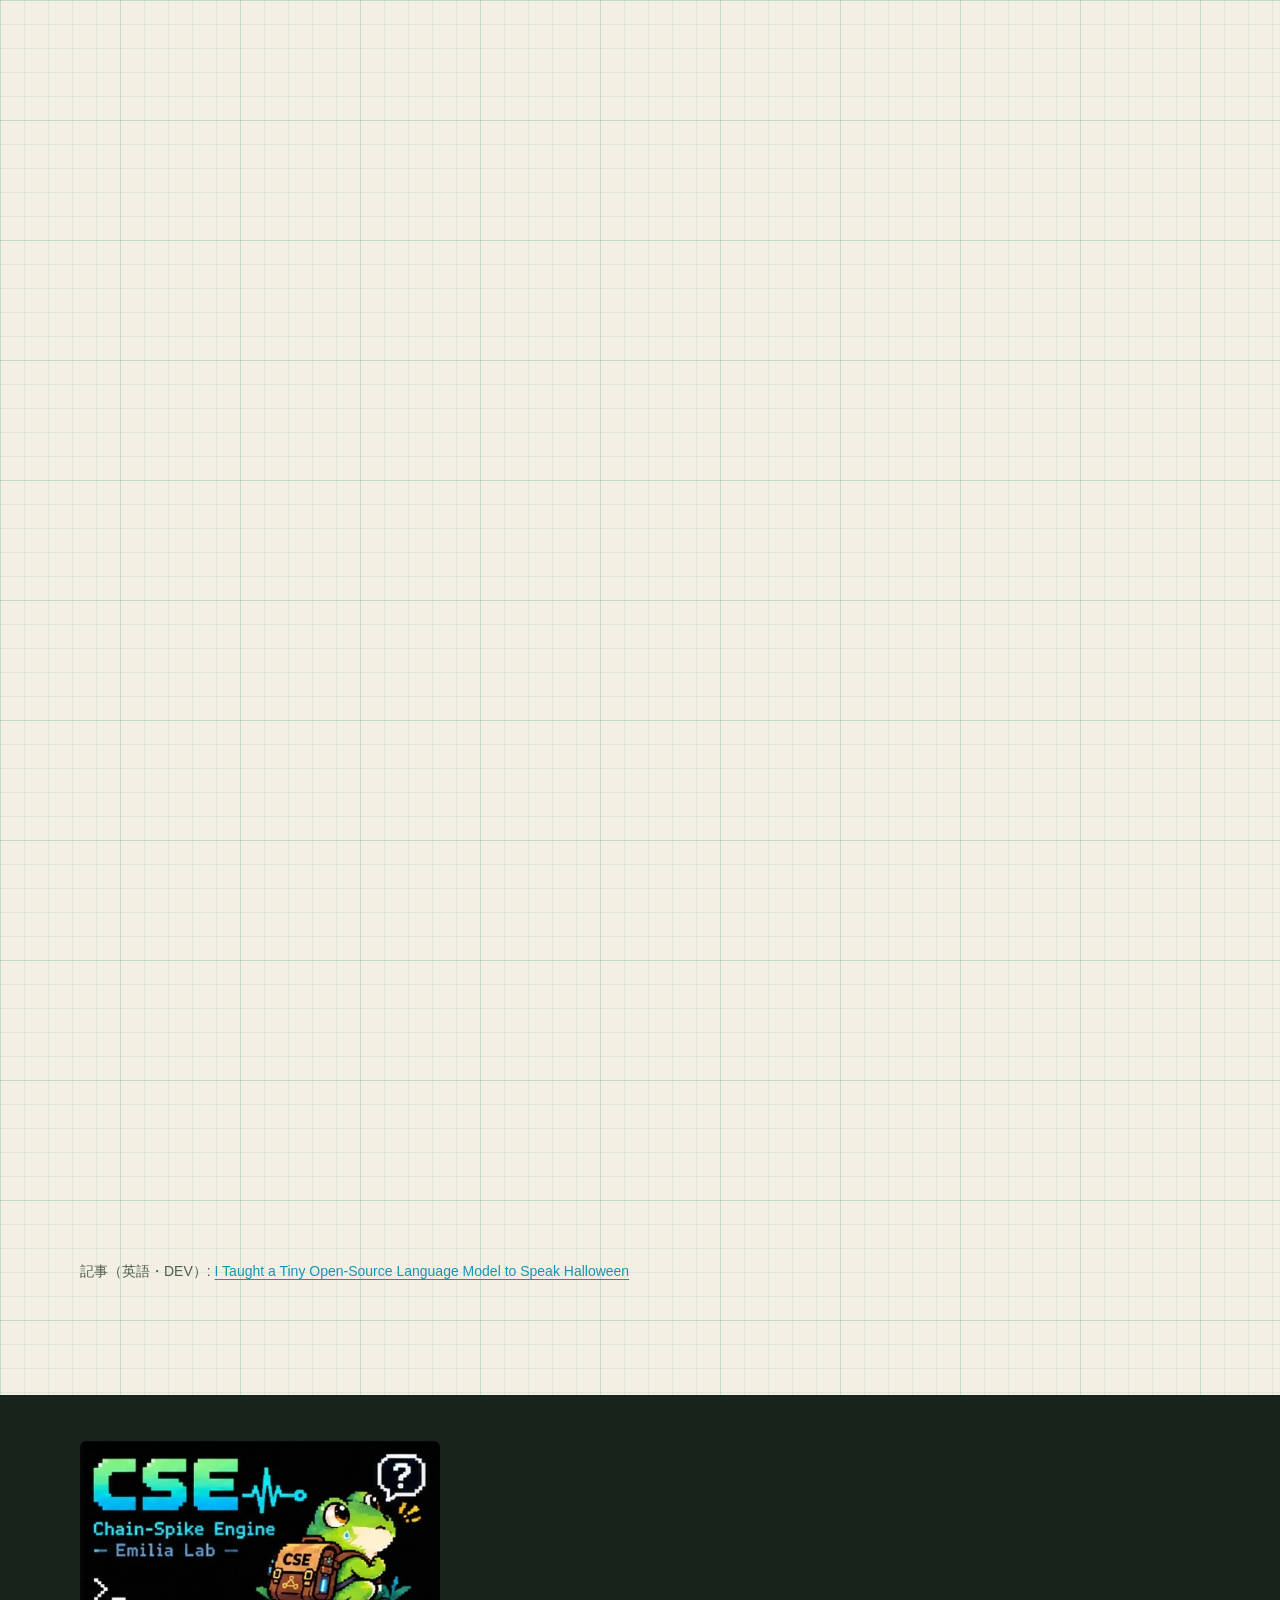
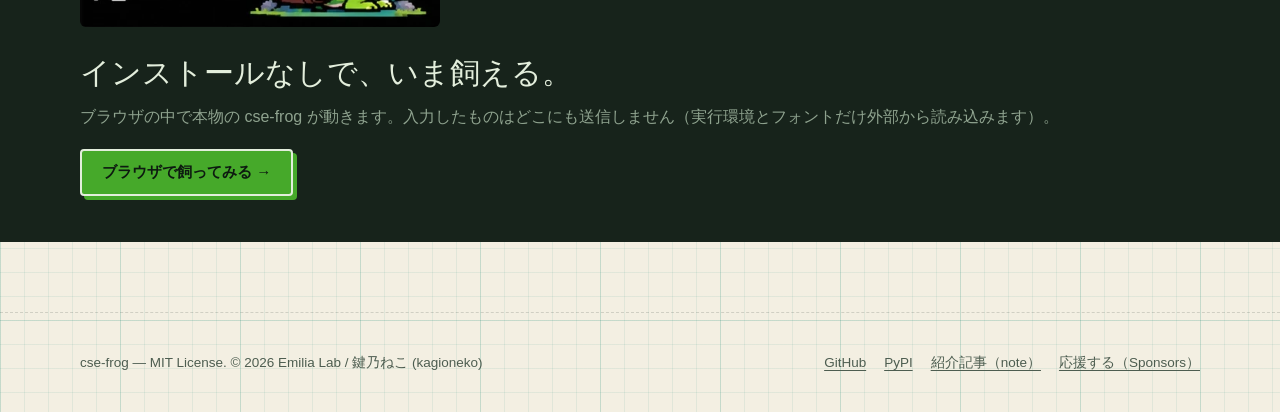
==== commit cbb149c5: "魔法実験室（CSE-Frog Familiar のブラウザ版）を追加・送信についての文言を正確に Co-Authored-By: Claude Opus 5.5 <noreply@anthropic." ====
--- a/index.html
+++ b/index.html
@@ -32,6 +32,7 @@
       <a href="#anatomy">解剖図</a>
       <a href="#quickstart">はじめる</a>
       <a href="play.html">ブラウザで飼う</a>
+      <a href="magic.html">魔法実験室</a>
       <a href="docs/handbook.html">ドキュメント</a>
       <a href="https://github.com/kagioneko/cse-frog">GitHub</a>
     </nav>
@@ -254,7 +255,7 @@
     <img src="assets/pixel-banner.webp" alt="ドット絵の CSE カエル" width="467" height="242">
     <div>
       <h2>インストールなしで、いま飼える。</h2>
-      <p>ブラウザの中で本物の cse-frog が動きます。何も送信しません。</p>
+      <p>ブラウザの中で本物の cse-frog が動きます。入力したものはどこにも送信しません（実行環境とフォントだけ外部から読み込みます）。</p>
       <a class="btn primary" href="play.html">ブラウザで飼ってみる →</a>
     </div>
   </div>
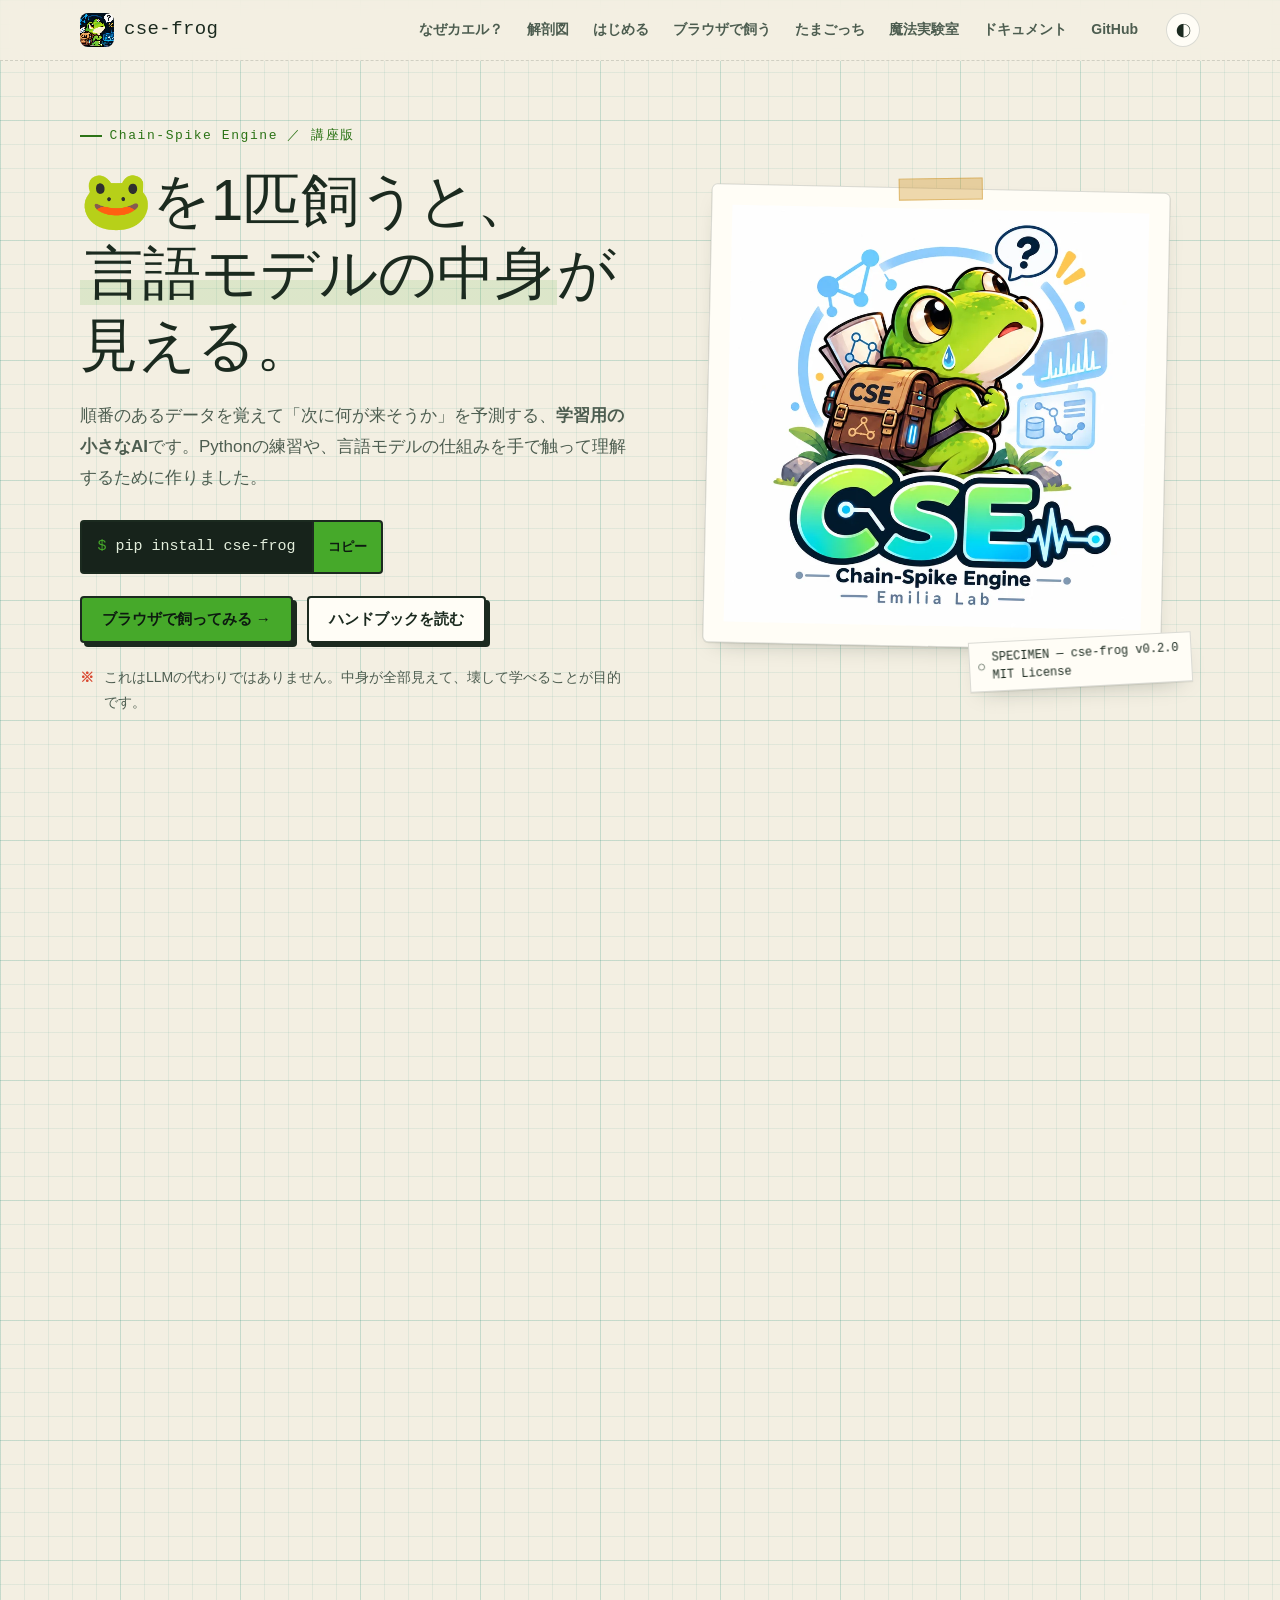
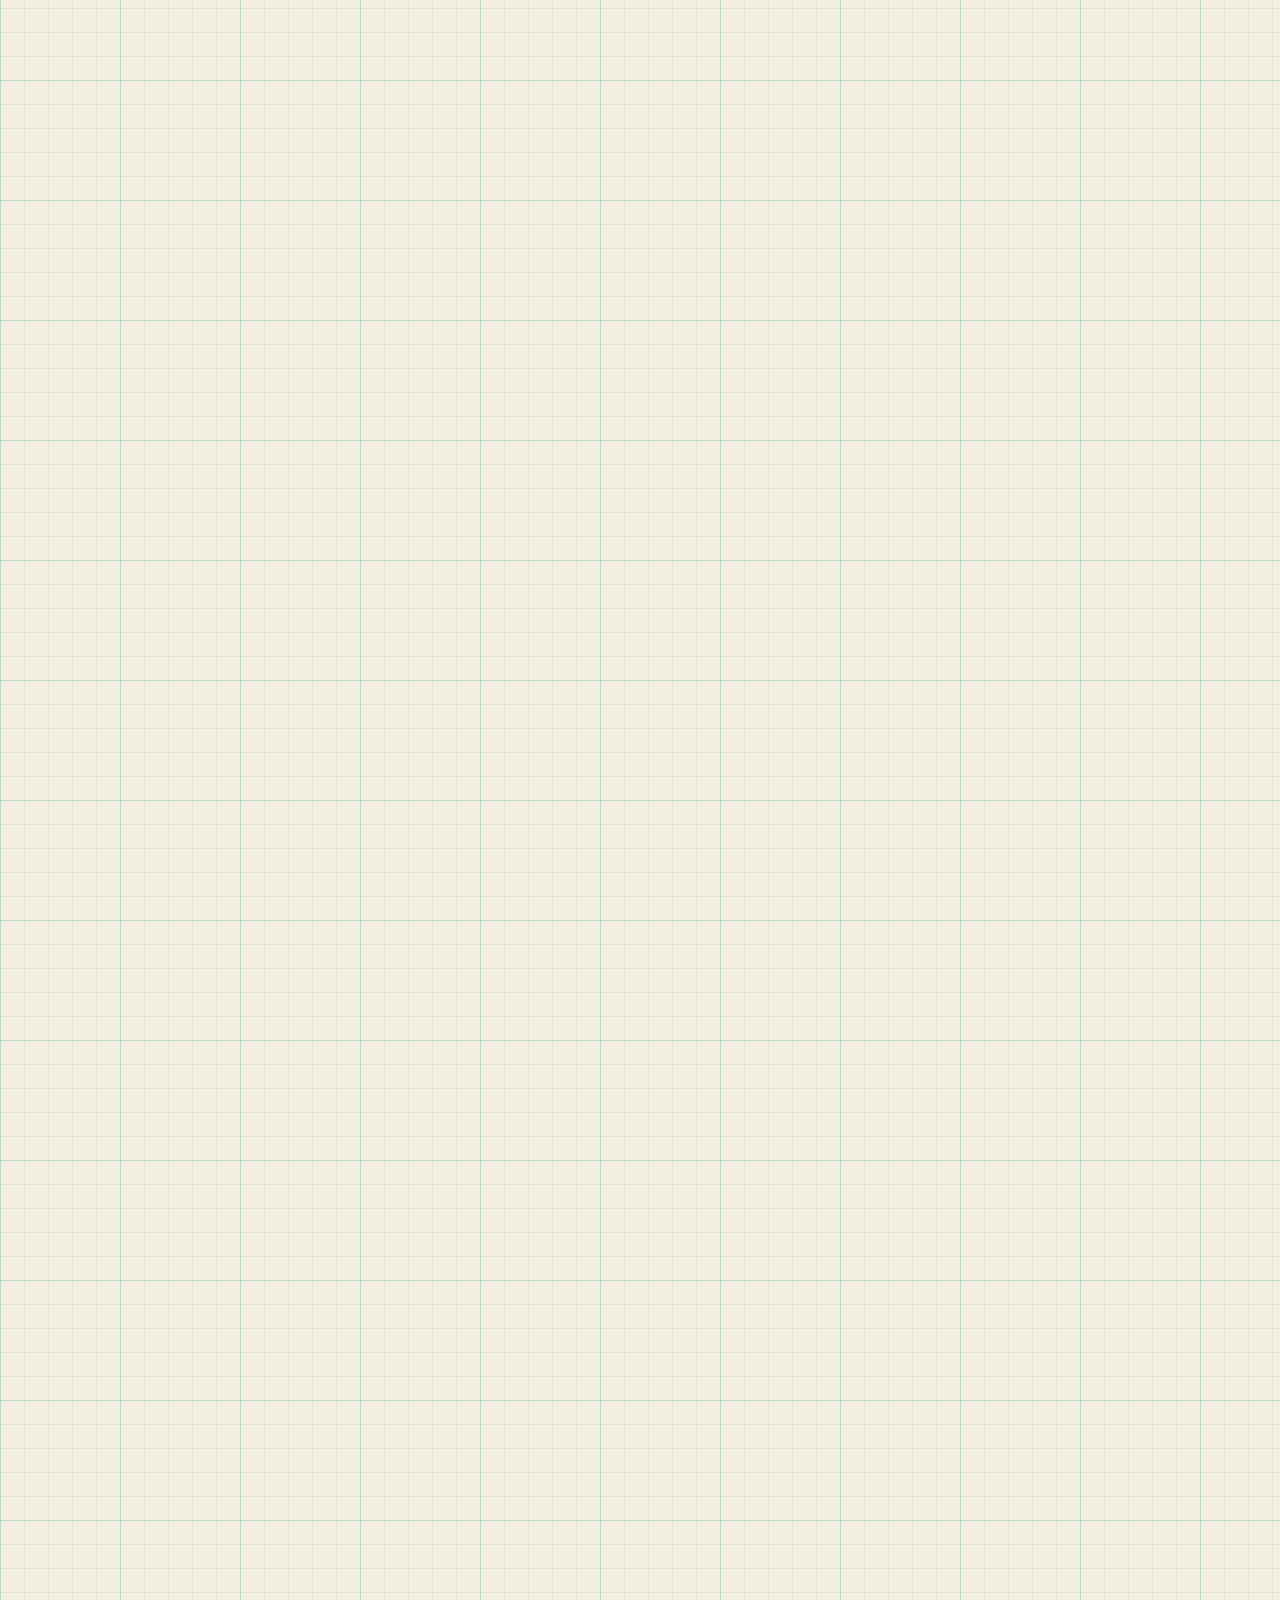
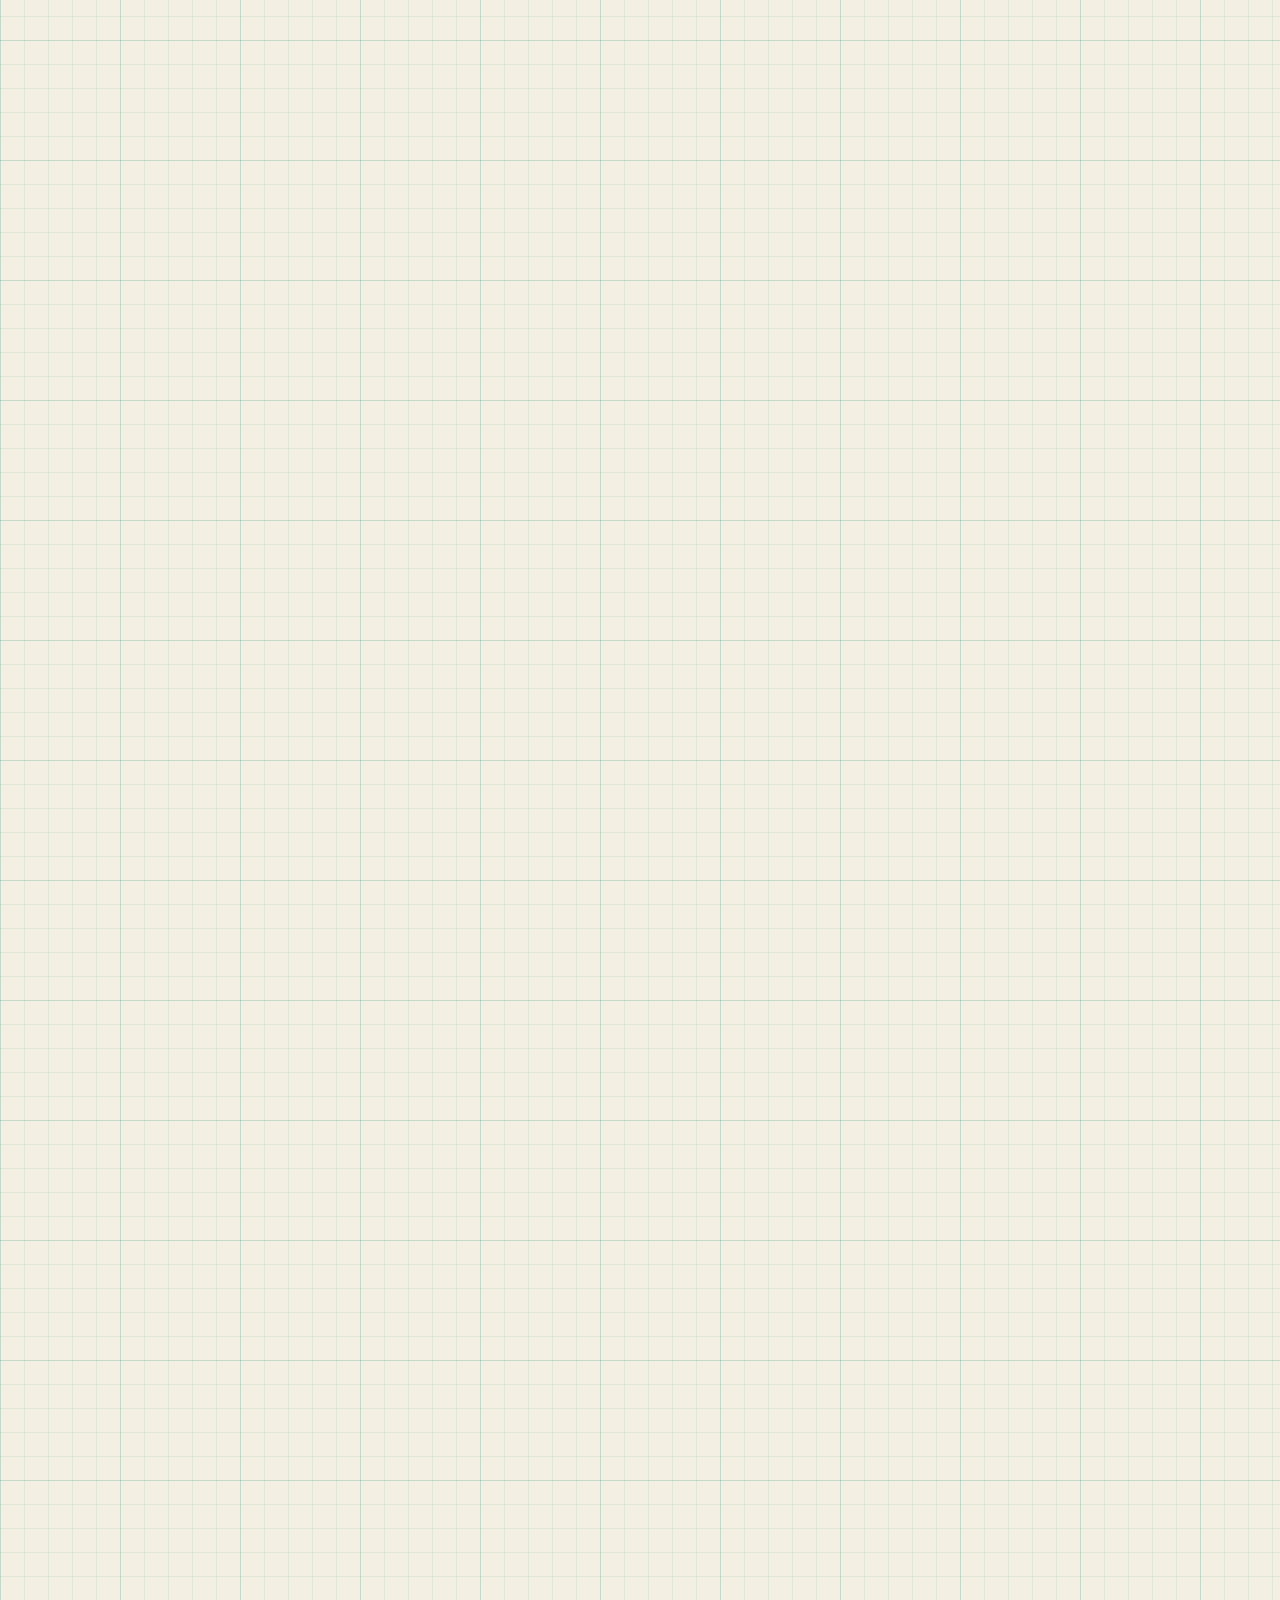
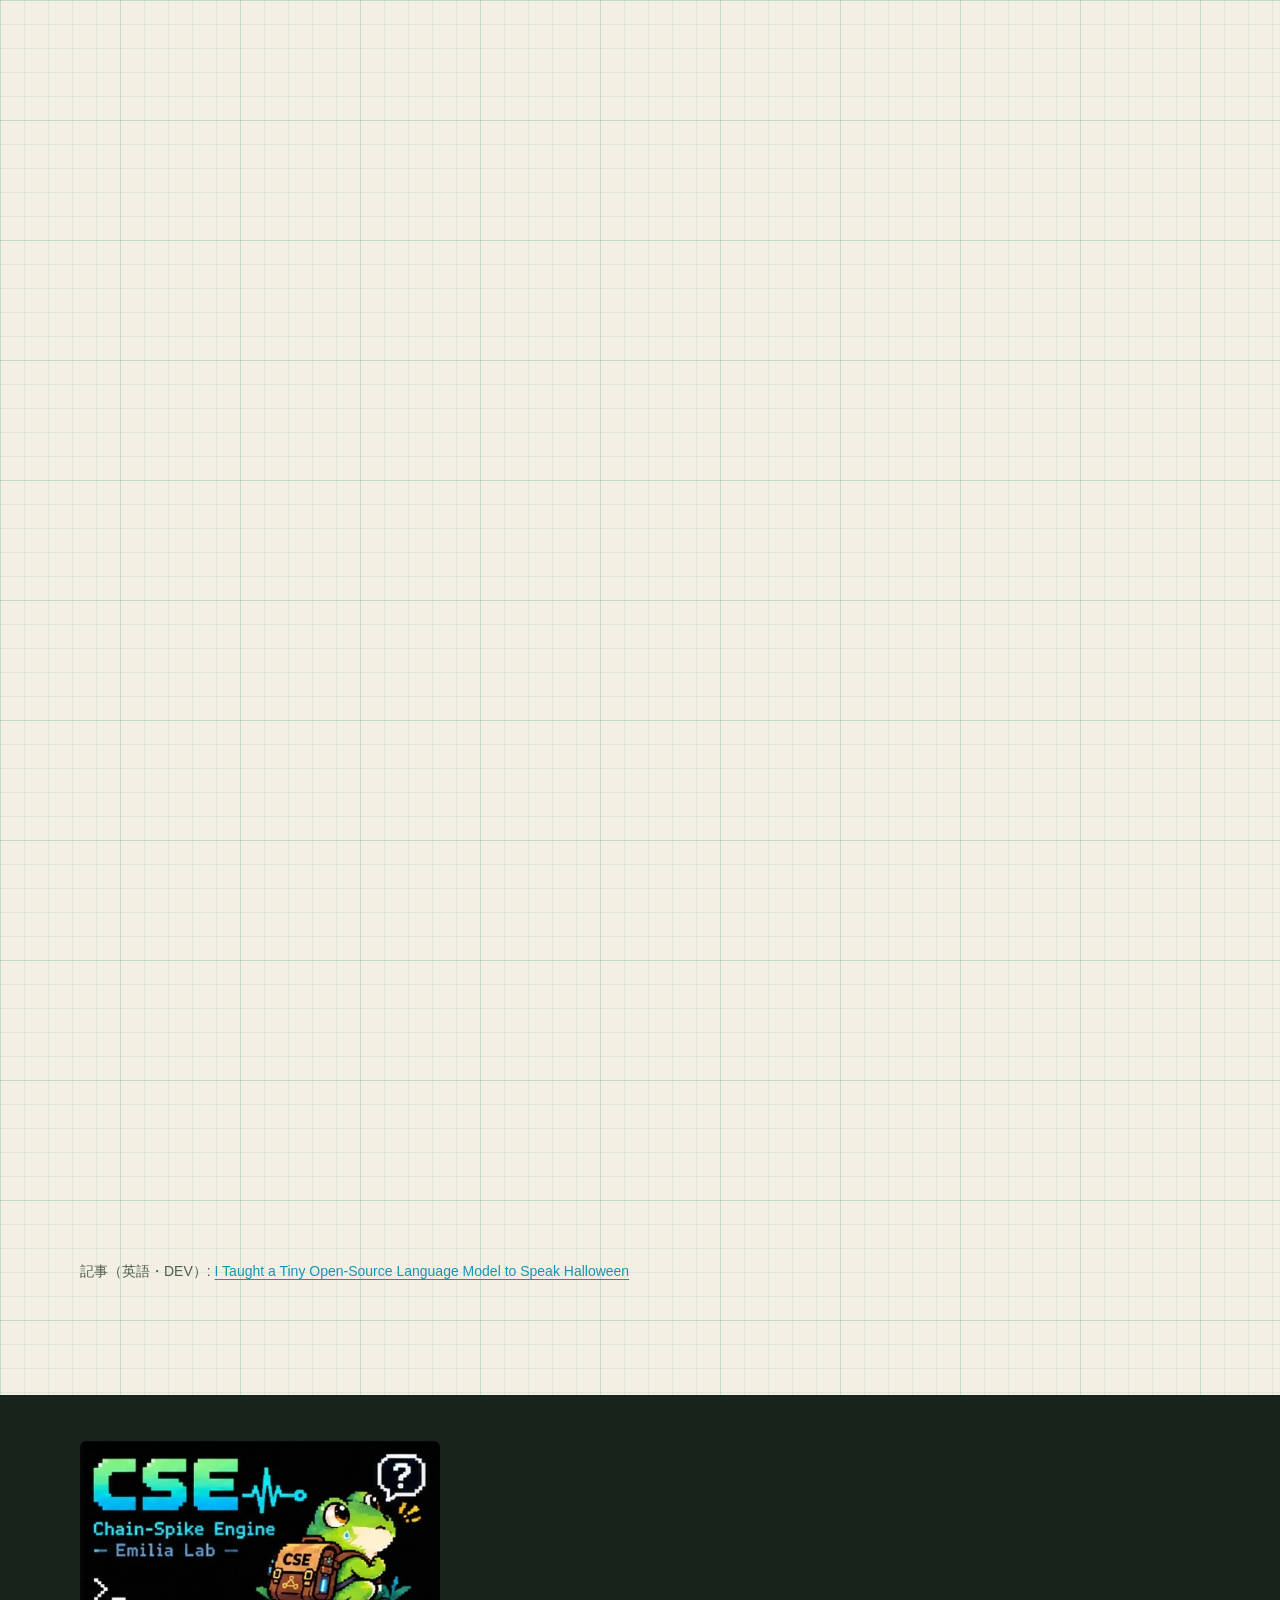
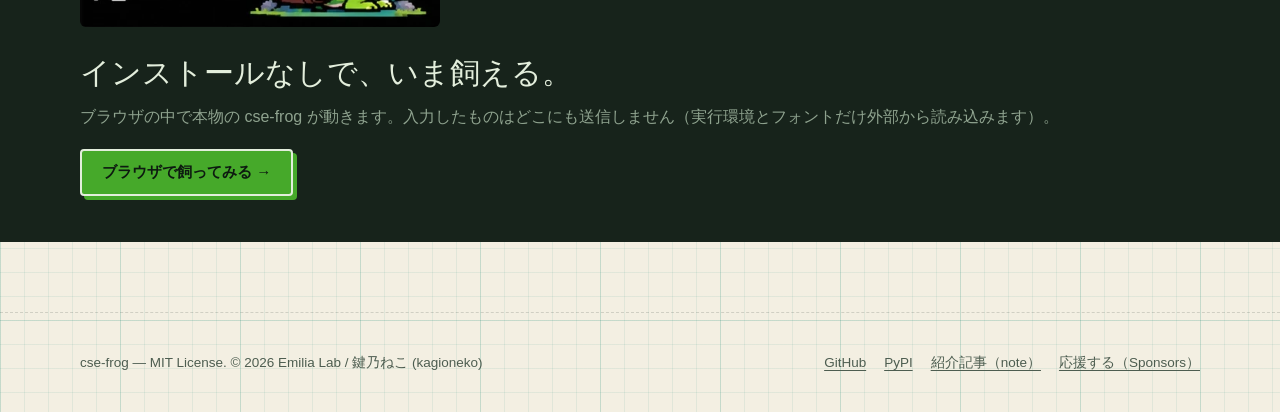
==== commit 0201fac9: "🐸たまごっちページを追加（cse-frog-site 8fb3d49 / cse-frog-tamagotchi 0094ae9、Codex r1-r6 レビュー済み） Co-Authored-By:" ====
--- a/index.html
+++ b/index.html
@@ -32,6 +32,7 @@
       <a href="#anatomy">解剖図</a>
       <a href="#quickstart">はじめる</a>
       <a href="play.html">ブラウザで飼う</a>
+      <a href="tamagotchi.html">たまごっち</a>
       <a href="magic.html">魔法実験室</a>
       <a href="docs/handbook.html">ドキュメント</a>
       <a href="https://github.com/kagioneko/cse-frog">GitHub</a>
